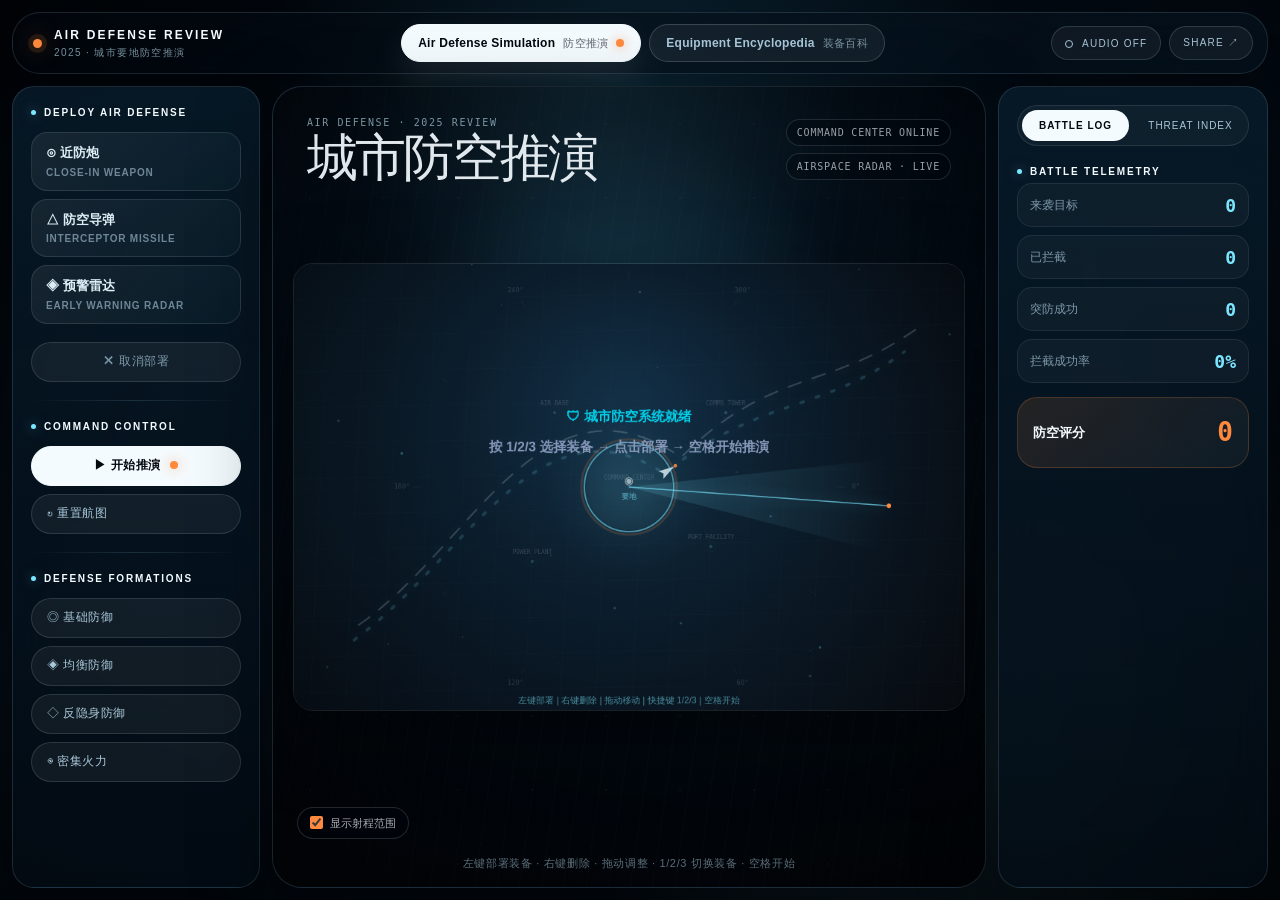
==== air-defense/index.html @ eff03df4 "Initial site upload" ====
﻿<!DOCTYPE html>
<html lang="zh-CN">
<head>
    <meta charset="UTF-8">
    <meta name="viewport" content="width=device-width, initial-scale=1.0">
    <title>城市要地防空推演 · Annual Defense Review</title>
    <link rel="stylesheet" href="css/style.css">
</head>
<body><div id="jsError" style="position:fixed;top:0;left:0;right:0;background:#ff0040;color:white;padding:8px;font-size:13px;z-index:99999;display:none;font-family:monospace;white-space:pre-wrap"></div>
<script>
window.addEventListener('error', function(e) {
    var el = document.getElementById('jsError');
    if (!el) return;
    el.style.display = 'block';
    el.textContent += '\n' + (e.message || e.error || 'Unknown error');
    e.preventDefault();
});
</script>
    <div class="app">
        <!-- 顶部导航栏 56px -->
        <div class="topbar">
            <div class="brand-mark">
                <span class="brand-dot"></span>
                <div>
                    <div class="brand-name">AIR DEFENSE REVIEW</div>
                    <div class="brand-kicker">2025 · 城市要地防空推演</div>
                </div>
            </div>
            <div class="tab-nav">
                <div class="tab-btn active" data-tab="combat"><span>Air Defense Simulation</span><em>防空推演</em></div>
                <div class="tab-btn" data-tab="science"><span>Equipment Encyclopedia</span><em>装备百科</em></div>
            </div>
            <div class="top-actions">
                <button type="button" class="top-action audio-toggle" aria-label="Audio off"><span></span> Audio off</button>
                <button type="button" class="top-action share-action" aria-label="Share">Share ↗</button>
            </div>
        </div>

        <!-- 主内容区 -->
        <div class="main-area">

            <!-- ====== 作战模拟 ====== -->
            <div class="tab-content active" id="combat">
                <div class="combat-layout">

                    <!-- 左侧面板 -->
                    <div class="side-panel left-panel">
                        <div class="panel-section equip-section">
                            <div class="section-title">Deploy Air Defense</div>
                            <div class="equip-list">
                                <div class="equip-item" data-type="gun">⊙ 近防炮 <span>Close-in weapon</span></div>
                                <div class="equip-item" data-type="missile">△ 防空导弹 <span>Interceptor missile</span></div>
                                <div class="equip-item" data-type="radar">◈ 预警雷达 <span>Early warning radar</span></div>
                            </div>
                            <div class="cancel-section">
                                <button id="btnSelectMode">✕ 取消部署</button>
                            </div>
                            <!-- 型号选择面板（内嵌） -->
                            <div class="model-panel" id="modelPanel">
                                <div class="model-header">
                                    <span class="model-title">选择装备型号</span>
                                    <span class="model-close" id="closeModelPanel">✕</span>
                                </div>
                                <div class="model-list" id="modelList"></div>
                            </div>
                        </div>

                        <div class="panel-divider"></div>

                       <div class="panel-section">
                           <div class="section-title">Command Control</div>
                            <button id="btnStart" class="btn-primary">▶ 开始推演</button>
                            <button id="btnReset">↻ 重置航图</button>
                        </div>

                        <div class="panel-divider"></div>

                        <div class="panel-section">
                            <div class="section-title">Defense Formations</div>
                            <button id="btnAuto1" class="btn-plan">◎ 基础防御</button>
                            <button id="btnAuto2" class="btn-plan">◈ 均衡防御</button>
                            <button id="btnAuto3" class="btn-plan">◇ 反隐身防御</button>
                            <button id="btnAuto4" class="btn-plan">◉ 密集火力</button>
                        </div>
                    </div>

                    <!-- 中央画布 -->
                    <div class="canvas-box">
                        <div class="surface-noise"></div>
                        <div class="ocean-hero-copy">
                            <span>AIR DEFENSE · 2025 REVIEW</span>
                            <strong>城市防空推演</strong>
                        </div>
                        <div class="voyage-meta">
                            <span>Command center online</span>
                            <span>Airspace radar · live</span>
                        </div>
                        <canvas id="gameCanvas" width="900" height="600"></canvas>
                        <div class="canvas-tools">
                            <label class="switch-item"><input type="checkbox" id="toggleRange" checked> 显示射程范围</label>
                        </div>
                        <div class="canvas-hint">
                            左键部署装备 · 右键删除 · 拖动调整 · 1/2/3 切换装备 · 空格开始
                        </div>
                    </div>

                    <!-- 右侧面板 -->
                    <div class="side-panel right-panel">
                        <div class="sub-tab-nav">
                            <div class="sub-tab-btn active" data-subtab="stats">Battle Log</div>
                            <div class="sub-tab-btn" data-subtab="enemy-info">Threat Index</div>
                        </div>

                        <div class="sub-tab-content active" id="subtab-stats">
                            <div class="section-title">Battle Telemetry</div>
                            <div class="data-list">
                                <div class="data-row"><span>来袭目标</span><span id="dataTotal">0</span></div>
                                <div class="data-row"><span>已拦截</span><span id="dataKill">0</span></div>
                                <div class="data-row"><span>突防成功</span><span id="dataBreak">0</span></div>
                               <div class="data-row"><span>拦截成功率</span><span id="dataRate">0%</span></div>
                           </div>
                            <div class="score-area">
                                <span>防空评分</span>
                                <span id="dataScore">0</span>
                            </div>
                        </div>

                        <div class="sub-tab-content" id="subtab-enemy-info">
                            <div class="section-title">Threat Intelligence</div>
                            <div class="enemy-info-list" id="enemyInfoList"></div>
                        </div>
                    </div>

                </div><!-- /.combat-layout -->
                <div class="equip-tooltip" id="equipTooltip"></div>
            </div><!-- /#combat -->

            <!-- ====== 国防科普 ====== -->
            <div class="tab-content" id="science">
                <div class="science-layout">
                    <div class="science-side">
                        <div class="section-title">装备章节</div>
                        <div class="science-nav-list" id="scienceNavList"></div>
                    </div>
                    <div class="science-main">
                        <div class="science-content" id="scienceContent"></div>
                    </div>
                </div>
            </div>

        </div><!-- /.main-area -->
    </div><!-- /.app -->

    <script src="js/scienceData.js"></script>
    <script src="js/utils.js"></script>
    <script src="js/data.js"></script>
    <script src="js/map.js"></script>
    <script src="js/equipment.js"></script>
    <script src="js/enemy.js"></script>
    <script src="js/combat.js"></script>
    <script src="js/effect.js"></script>
    <script src="js/ui.js"></script>
    <script src="js/main.js"></script>
</body>
</html>
---- air-defense/css/style.css ----
/* ==========================================
   城市要地防空推演 — OceanX inspired UI
   视觉：深蓝空域 / 白色胶囊 / 橙色信号点 / 雷达轨迹
   ========================================== */

:root {
    --abyss-950: #02070D;
    --abyss-900: #06111D;
    --abyss-850: #071725;
    --ocean-800: #0A2337;
    --ocean-650: #123A52;
    --ocean-500: #2B8FB8;
    --foam-100: #F4FBFF;
    --foam-200: #DDEDF5;
    --mist-300: #A8C7D8;
    --mist-500: #63869A;
    --signal-cyan: #7BE7FF;
    --signal-orange: #FF8A3D;
    --danger-coral: #FF5C5C;
    --success-sea: #79E6C5;
    --warning-gold: #FFD08A;
    --glass: rgba(4, 16, 27, 0.64);
    --glass-strong: rgba(6, 22, 35, 0.82);
    --line: rgba(173, 226, 255, 0.14);
    --line-strong: rgba(123, 231, 255, 0.30);
    --shadow-deep: 0 28px 80px rgba(0, 0, 0, 0.38);
    --radius-panel: 22px;
    --radius-pill: 999px;
    --font-ui: "Inter", "Segoe UI", "PingFang SC", "Microsoft YaHei", sans-serif;
    --font-display: Georgia, "Times New Roman", "Songti SC", serif;
    --font-mono: Consolas, "SFMono-Regular", monospace;
}

/* ----- Reset & Base ----- */
*, *::before, *::after { margin: 0; padding: 0; box-sizing: border-box; }
html, body { height: 100%; overflow: hidden; }
body {
    background:
        radial-gradient(circle at 50% 10%, rgba(43, 143, 184, 0.20), transparent 36%),
        radial-gradient(circle at 78% 85%, rgba(123, 231, 255, 0.10), transparent 34%),
        linear-gradient(160deg, var(--abyss-950) 0%, var(--abyss-900) 48%, #010409 100%);
    color: var(--foam-100);
    font-family: var(--font-ui);
    font-size: 13px;
    line-height: 1.5;
    user-select: none;
}
body::before {
    content: '';
    position: fixed;
    inset: 0;
    pointer-events: none;
    background:
        linear-gradient(rgba(255,255,255,0.025) 1px, transparent 1px),
        linear-gradient(90deg, rgba(255,255,255,0.018) 1px, transparent 1px);
    background-size: 96px 96px, 96px 96px;
    mask-image: radial-gradient(circle at center, rgba(0,0,0,0.75), transparent 76%);
    opacity: 0.55;
}
body::after {
    content: '';
    position: fixed;
    inset: 0;
    pointer-events: none;
    background: radial-gradient(circle at center, transparent 44%, rgba(0,0,0,0.46) 100%);
}
.app {
    position: relative;
    z-index: 1;
    display: flex;
    flex-direction: column;
    height: 100vh;
    padding: 12px;
    gap: 12px;
}

/* ----- 顶部导航栏 ----- */
.topbar {
    flex-shrink: 0;
    min-height: 62px;
    border: 1px solid var(--line);
    border-radius: 28px;
    background: linear-gradient(135deg, rgba(2, 7, 13, 0.70), rgba(7, 23, 37, 0.52));
    backdrop-filter: blur(18px);
    box-shadow: 0 16px 46px rgba(0,0,0,0.20);
    display: grid;
    grid-template-columns: minmax(220px, 1fr) auto minmax(220px, 1fr);
    align-items: center;
    gap: 18px;
    padding: 10px 14px 10px 20px;
}
.brand-mark {
    display: flex;
    align-items: center;
    gap: 12px;
    min-width: 0;
}
.brand-dot {
    width: 9px;
    height: 9px;
    border-radius: 50%;
    background: var(--signal-orange);
    box-shadow: 0 0 0 5px rgba(255,138,61,0.12), 0 0 22px rgba(255,138,61,0.55);
    flex-shrink: 0;
}
.brand-name {
    color: var(--foam-100);
    font-size: 12px;
    font-weight: 700;
    letter-spacing: 0.18em;
    white-space: nowrap;
}
.brand-kicker {
    color: rgba(168,199,216,0.72);
    font-size: 10px;
    letter-spacing: 0.14em;
    margin-top: 1px;
    text-transform: uppercase;
}
.tab-nav {
    display: flex;
    align-items: center;
    justify-content: center;
    gap: 8px;
}
.tab-btn {
    display: inline-flex;
    align-items: center;
    gap: 8px;
    min-height: 38px;
    padding: 0 16px;
    border: 1px solid rgba(244, 251, 255, 0.16);
    border-radius: var(--radius-pill);
    background: rgba(244, 251, 255, 0.06);
    color: var(--mist-300);
    cursor: pointer;
    position: relative;
    transition: transform 0.18s ease, background 0.18s ease, color 0.18s ease, border-color 0.18s ease;
    letter-spacing: 0.02em;
}
.tab-btn span { font-size: 12px; font-weight: 700; }
.tab-btn em { font-size: 11px; font-style: normal; color: rgba(168,199,216,0.70); }
.tab-btn:hover {
    transform: translateY(-1px);
    background: rgba(244, 251, 255, 0.10);
    color: var(--foam-100);
    border-color: rgba(244, 251, 255, 0.28);
}
.tab-btn.active {
    background: var(--foam-100);
    color: var(--abyss-950);
    border-color: var(--foam-100);
    box-shadow: 0 14px 34px rgba(244, 251, 255, 0.10);
}
.tab-btn.active em { color: rgba(2,7,13,0.62); }
.tab-btn.active::after {
    content: '';
    width: 8px;
    height: 8px;
    border-radius: 50%;
    background: var(--signal-orange);
    box-shadow: 0 0 12px rgba(255,138,61,0.70);
}
.top-actions {
    display: flex;
    justify-content: flex-end;
    align-items: center;
    gap: 8px;
}
.top-action {
    width: auto;
    height: 34px;
    padding: 0 13px;
    border-radius: var(--radius-pill);
    border-color: rgba(244,251,255,0.14);
    background: rgba(244,251,255,0.05);
    color: var(--mist-300);
    text-transform: uppercase;
    font-size: 10px;
    letter-spacing: 0.12em;
    text-align: center;
}
.top-action span {
    display: inline-block;
    width: 8px;
    height: 8px;
    margin-right: 6px;
    border-radius: 50%;
    border: 1px solid currentColor;
    vertical-align: -1px;
}

/* ----- 主内容区 ----- */
.main-area {
    flex: 1;
    min-height: 0;
    position: relative;
}
.tab-content { display: none; width: 100%; height: 100%; }
.tab-content.active { display: block; }

/* ========================================
   作战模拟布局
   ======================================== */
.combat-layout {
    display: grid;
    grid-template-columns: 248px minmax(0, 1fr) 270px;
    height: 100%;
    gap: 12px;
}

/* ----- 侧边面板 (通用) ----- */
.side-panel,
.science-side,
.battle-report,
.model-panel,
.equip-tooltip {
    backdrop-filter: blur(20px);
}
.side-panel {
    min-width: 0;
    background: linear-gradient(180deg, rgba(8, 29, 45, 0.78), rgba(3, 12, 21, 0.70));
    border: 1px solid var(--line);
    border-radius: var(--radius-panel);
    box-shadow: var(--shadow-deep);
    display: flex;
    flex-direction: column;
    padding: 18px;
    overflow-y: auto;
}
.left-panel,
.right-panel { border-color: var(--line); }
.panel-section {
    display: flex;
    flex-direction: column;
    gap: 8px;
    margin-bottom: 0;
}
.panel-divider {
    height: 1px;
    background: linear-gradient(90deg, transparent, var(--line), transparent);
    margin: 18px 0;
}
.section-title {
    font-size: 10px;
    font-weight: 800;
    color: var(--foam-100);
    margin-bottom: 4px;
    letter-spacing: 0.18em;
    text-transform: uppercase;
}
.section-title::before {
    content: '';
    display: inline-block;
    width: 5px;
    height: 5px;
    margin-right: 8px;
    border-radius: 50%;
    background: var(--signal-cyan);
    box-shadow: 0 0 12px rgba(123,231,255,0.52);
    vertical-align: 1px;
}

/* ----- 装备按钮 ----- */
.equip-list { display: flex; flex-direction: column; gap: 8px; }
.equip-item {
    min-height: 48px;
    padding: 10px 14px;
    border: 1px solid rgba(244, 251, 255, 0.11);
    border-radius: 16px;
    background: linear-gradient(135deg, rgba(244, 251, 255, 0.070), rgba(123, 231, 255, 0.030));
    cursor: pointer;
    font-size: 13px;
    font-weight: 700;
    color: var(--foam-200);
    transition: transform 0.16s ease, background 0.16s ease, border-color 0.16s ease, color 0.16s ease;
}
.equip-item span {
    display: block;
    margin-top: 2px;
    color: rgba(168,199,216,0.62);
    font-size: 10px;
    font-weight: 600;
    letter-spacing: 0.08em;
    text-transform: uppercase;
}
.equip-item:hover {
    transform: translateY(-1px);
    background: rgba(123, 231, 255, 0.09);
    border-color: var(--line-strong);
    color: var(--foam-100);
}
.equip-item.selected {
    background: rgba(255, 138, 61, 0.12);
    border-color: rgba(255, 138, 61, 0.62);
    color: var(--signal-orange);
    box-shadow: inset 0 0 0 1px rgba(255,138,61,0.08), 0 0 24px rgba(255,138,61,0.08);
}

/* ----- 通用按钮 ----- */
button {
    height: 40px;
    padding: 0 15px;
    border: 1px solid rgba(244, 251, 255, 0.12);
    border-radius: var(--radius-pill);
    background: rgba(244, 251, 255, 0.055);
    color: var(--mist-300);
    font-size: 12px;
    font-family: inherit;
    cursor: pointer;
    transition: transform 0.16s ease, background 0.16s ease, border-color 0.16s ease, color 0.16s ease;
    width: 100%;
    text-align: left;
    letter-spacing: 0.04em;
}
button:hover {
    transform: translateY(-1px);
    background: rgba(244, 251, 255, 0.10);
    border-color: rgba(244, 251, 255, 0.28);
    color: var(--foam-100);
}
button:active { transform: translateY(0); }
button:focus-visible,
.tab-btn:focus-visible,
.equip-item:focus-visible,
.sub-tab-btn:focus-visible,
.science-nav-item:focus-visible {
    outline: 2px solid var(--signal-orange);
    outline-offset: 3px;
}
.btn-primary {
    position: relative;
    background: var(--foam-100);
    border-color: var(--foam-100);
    color: var(--abyss-950);
    font-weight: 800;
    text-align: center;
}
.btn-primary::after {
    content: '';
    display: inline-block;
    width: 8px;
    height: 8px;
    margin-left: 9px;
    border-radius: 50%;
    background: var(--signal-orange);
    box-shadow: 0 0 14px rgba(255,138,61,0.70);
}
.btn-primary:hover {
    background: #fff;
    border-color: #fff;
    color: var(--abyss-950);
}
.btn-plan { font-size: 12px; }

/* 按钮震动（JS 交互） */
.btn-shake {
    animation: shake 0.4s ease-in-out;
    border-color: var(--danger-coral) !important;
    color: var(--danger-coral) !important;
}
@keyframes shake {
    0%, 100% { transform: translateX(0); }
    20% { transform: translateX(-4px); }
    40% { transform: translateX(4px); }
    60% { transform: translateX(-2px); }
    80% { transform: translateX(2px); }
}

/* ----- 型号选择面板（内嵌式） ----- */
.model-panel {
    margin-top: 10px;
    border: 1px solid var(--line);
    border-radius: 18px;
    background: rgba(3, 13, 22, 0.68);
    display: none;
    overflow: hidden;
}
.model-panel.active { display: block; }
.model-header {
    display: flex;
    justify-content: space-between;
    align-items: center;
    padding: 12px 14px 8px;
    border-bottom: 1px solid rgba(244, 251, 255, 0.08);
}
.model-title { font-size: 11px; color: var(--mist-300); letter-spacing: 0.10em; text-transform: uppercase; }
.model-close {
    color: var(--mist-500);
    cursor: pointer;
    font-size: 14px;
    line-height: 1;
    padding: 2px 6px;
    border-radius: 8px;
    transition: color 0.15s, background 0.15s;
}
.model-close:hover { color: var(--danger-coral); background: rgba(255,92,92,0.10); }
.model-list { padding: 8px; display: flex; flex-direction: column; gap: 5px; }
.model-item {
    padding: 9px 10px;
    border: 1px solid transparent;
    border-radius: 13px;
    cursor: pointer;
    font-size: 12px;
    color: var(--mist-300);
    transition: all 0.12s;
}
.model-item:hover {
    background: rgba(123, 231, 255, 0.08);
    border-color: rgba(123, 231, 255, 0.18);
    color: var(--foam-100);
}
.model-item.selected {
    background: rgba(255, 138, 61, 0.12);
    border-color: var(--signal-orange);
    color: var(--signal-orange);
}

/* ========================================
   中央画布区
   ======================================== */
.canvas-box {
    min-width: 0;
    display: flex;
    align-items: center;
    justify-content: center;
    background:
        radial-gradient(circle at 50% 32%, rgba(43, 143, 184, 0.20), transparent 34%),
        linear-gradient(180deg, rgba(5,16,28,0.75), rgba(1,5,10,0.92));
    border: 1px solid var(--line);
    border-radius: 30px;
    position: relative;
    overflow: hidden;
    box-shadow: var(--shadow-deep);
}
.canvas-box::before {
    content: '';
    position: absolute;
    inset: -20%;
    pointer-events: none;
    background:
        repeating-linear-gradient(102deg, rgba(244,251,255,0.025) 0 1px, transparent 1px 22px),
        radial-gradient(ellipse at 50% 10%, rgba(123,231,255,0.16), transparent 38%);
    transform: rotate(-4deg);
    opacity: 0.70;
    animation: surfaceDrift 16s linear infinite;
}
.canvas-box::after {
    content: '';
    position: absolute;
    inset: 0;
    pointer-events: none;
    background: radial-gradient(circle at center, transparent 48%, rgba(0,0,0,0.52) 100%);
}
.surface-noise {
    position: absolute;
    inset: 0;
    pointer-events: none;
    background-image:
        radial-gradient(circle, rgba(244,251,255,0.18) 1px, transparent 1px),
        radial-gradient(circle, rgba(123,231,255,0.12) 1px, transparent 1px);
    background-size: 74px 74px, 113px 113px;
    background-position: 0 0, 38px 22px;
    opacity: 0.22;
    animation: surfaceDrift 22s linear infinite reverse;
}
@keyframes surfaceDrift {
    from { transform: translate3d(0,0,0) rotate(-4deg); }
    to { transform: translate3d(-80px, 34px,0) rotate(-4deg); }
}
#gameCanvas {
    position: relative;
    z-index: 2;
    display: block;
    border: 1px solid rgba(244, 251, 255, 0.10);
    border-radius: 20px;
    max-width: calc(100% - 40px);
    max-height: calc(100% - 40px);
    box-shadow: 0 24px 80px rgba(0,0,0,0.36), inset 0 0 32px rgba(123,231,255,0.04);
}
.ocean-hero-copy,
.voyage-meta {
    position: absolute;
    z-index: 4;
    pointer-events: none;
}
.ocean-hero-copy {
    left: 34px;
    top: 28px;
    max-width: 320px;
    color: var(--foam-100);
}
.ocean-hero-copy span {
    display: block;
    margin-bottom: 4px;
    color: rgba(168,199,216,0.72);
    font-size: 10px;
    font-family: var(--font-mono);
    letter-spacing: 0.16em;
}
.ocean-hero-copy strong {
    display: block;
    font-family: var(--font-display);
    font-weight: 400;
    font-size: clamp(30px, 4vw, 62px);
    line-height: 0.92;
    letter-spacing: -0.055em;
    opacity: 0.92;
}
.voyage-meta {
    right: 34px;
    top: 32px;
    display: flex;
    flex-direction: column;
    align-items: flex-end;
    gap: 7px;
}
.voyage-meta span {
    padding: 5px 10px;
    border: 1px solid rgba(244,251,255,0.12);
    border-radius: var(--radius-pill);
    background: rgba(2,7,13,0.28);
    color: rgba(244,251,255,0.62);
    font-size: 10px;
    font-family: var(--font-mono);
    letter-spacing: 0.08em;
    text-transform: uppercase;
}
.canvas-tools {
    position: absolute;
    left: 24px; bottom: 48px;
    z-index: 5;
}
.switch-item {
    display: inline-flex;
    align-items: center;
    gap: 7px;
    font-size: 11px;
    color: rgba(244,251,255,0.68);
    cursor: pointer;
    padding: 7px 12px;
    border: 1px solid rgba(244,251,255,0.14);
    border-radius: var(--radius-pill);
    background: rgba(2,7,13,0.42);
    backdrop-filter: blur(12px);
    transition: border-color 0.15s, background 0.15s;
}
.switch-item:hover { border-color: rgba(244,251,255,0.30); background: rgba(2,7,13,0.58); }
.switch-item input { accent-color: var(--signal-orange); }
.canvas-hint {
    position: absolute;
    z-index: 5;
    bottom: 16px;
    left: 50%;
    transform: translateX(-50%);
    font-size: 11px;
    color: rgba(168, 199, 216, 0.54);
    white-space: nowrap;
    pointer-events: none;
    letter-spacing: 0.06em;
}

/* ========================================
   右侧数据面板
   ======================================== */
.sub-tab-nav {
    display: flex;
    gap: 8px;
    margin-bottom: 18px;
    padding: 4px;
    border: 1px solid rgba(244,251,255,0.10);
    border-radius: var(--radius-pill);
    background: rgba(244,251,255,0.035);
}
.sub-tab-btn {
    flex: 1;
    font-size: 10px;
    color: var(--mist-300);
    cursor: pointer;
    transition: all 0.15s;
    padding: 8px 10px;
    border-radius: var(--radius-pill);
    text-align: center;
    text-transform: uppercase;
    letter-spacing: 0.10em;
    position: relative;
}
.sub-tab-btn:hover { color: var(--foam-100); background: rgba(244,251,255,0.06); }
.sub-tab-btn.active {
    color: var(--abyss-950);
    background: var(--foam-100);
    font-weight: 800;
}
.sub-tab-content { display: none; }
.sub-tab-content.active { display: block; }

/* 数据行 */
.data-list { display: flex; flex-direction: column; gap: 8px; }
.data-row {
    display: flex;
    justify-content: space-between;
    align-items: center;
    min-height: 44px;
    padding: 0 12px;
    border: 1px solid rgba(244,251,255,0.08);
    border-radius: 15px;
    background: rgba(244,251,255,0.035);
    font-size: 12px;
}
.data-row span:first-child { color: rgba(168,199,216,0.72); }
.data-row span:last-child {
    color: var(--signal-cyan);
    font-size: 18px;
    font-weight: 700;
    font-family: var(--font-mono);
}

/* 分数模块 */
.score-area {
    margin-top: 14px;
    padding: 15px;
    border: 1px solid rgba(255,138,61,0.20);
    border-radius: 20px;
    background: linear-gradient(135deg, rgba(255,138,61,0.12), rgba(244,251,255,0.045));
    display: flex;
    justify-content: space-between;
    align-items: center;
    font-size: 13px;
}
.score-area span:first-child { color: var(--foam-100); font-weight: 700; }
.score-area span:last-child {
    color: var(--signal-orange);
    font-size: 26px;
    font-weight: 800;
    font-family: var(--font-mono);
}
.data-divider {
    height: 1px;
    background: rgba(244,251,255,0.10);
    margin: 12px 0;
}

/* ========================================
   敌方情报面板
   ======================================== */
.enemy-info-list {
    display: flex;
    flex-direction: column;
    gap: 8px;
    max-height: 430px;
    overflow-y: auto;
}
.enemy-info-card {
    border: 1px solid rgba(244, 251, 255, 0.10);
    border-radius: 17px;
    padding: 10px 12px;
    background: rgba(244,251,255,0.035);
    cursor: pointer;
    transition: background 0.12s, border-color 0.12s, transform 0.12s;
}
.enemy-info-card:hover {
    transform: translateY(-1px);
    background: rgba(123, 231, 255, 0.065);
    border-color: rgba(123, 231, 255, 0.22);
}
.enemy-info-card.expanded {
    background: rgba(123, 231, 255, 0.08);
    border-color: rgba(123, 231, 255, 0.30);
}
.enemy-info-header {
    display: flex;
    align-items: center;
    gap: 7px;
}
.enemy-info-icon { font-size: 15px; }
.enemy-info-name { font-size: 13px; color: var(--foam-100); flex: 1; }
.enemy-info-category {
    font-size: 9px;
    color: var(--mist-300);
    background: rgba(244, 251, 255, 0.07);
    padding: 2px 7px;
    border-radius: var(--radius-pill);
    text-transform: uppercase;
    letter-spacing: 0.06em;
}
.enemy-tag,
.stealth-tag,
.swarm-tag {
    display: inline-flex;
    margin-left: 4px;
    padding: 1px 6px;
    border-radius: var(--radius-pill);
    font-size: 9px;
    letter-spacing: 0.06em;
    vertical-align: 1px;
}
.stealth-tag { color: #C7B8FF; background: rgba(137, 102, 255, 0.14); }
.swarm-tag { color: #FFB6C9; background: rgba(255, 102, 153, 0.14); }
.enemy-info-detail { display: none; margin-top: 9px; padding-top: 9px; border-top: 1px solid rgba(244,251,255,0.08); }
.enemy-info-card.expanded .enemy-info-detail { display: block; }
.enemy-info-row {
    display: flex;
    justify-content: space-between;
    font-size: 11px;
    margin-bottom: 4px;
}
.enemy-info-row span:first-child { color: rgba(168,199,216,0.52); }
.enemy-info-row span:last-child { color: var(--mist-300); font-family: var(--font-mono); }
.enemy-info-desc {
    font-size: 11px;
    color: rgba(168,199,216,0.68);
    line-height: 1.6;
    margin-top: 6px;
}

/* ========================================
   装备工具提示
   ======================================== */
.equip-tooltip {
    position: fixed;
    z-index: 999;
    width: 228px;
    padding: 12px 14px;
    background: rgba(3, 13, 22, 0.90);
    border: 1px solid rgba(244, 251, 255, 0.18);
    border-radius: 16px;
    font-size: 12px;
    color: var(--mist-300);
    line-height: 1.5;
    pointer-events: none;
    opacity: 0;
    transition: opacity 0.12s;
    box-shadow: 0 18px 50px rgba(0,0,0,0.35);
}
.equip-tooltip.show { opacity: 1; }
.equip-tooltip .tip-title { color: var(--foam-100); font-size: 13px; font-weight: 800; margin-bottom: 7px; }
.equip-tooltip .tip-row { display: flex; justify-content: space-between; margin-bottom: 3px; }
.equip-tooltip .tip-row span:last-child { color: var(--signal-cyan); font-family: var(--font-mono); }
.equip-tooltip .tip-desc { margin-top: 7px; padding-top: 7px; border-top: 1px solid rgba(244,251,255,0.08); color: rgba(168,199,216,0.66); font-size: 11px; }

/* ========================================
   装备百科页面
   ======================================== */
.science-layout {
    display: grid;
    grid-template-columns: 260px minmax(0, 1fr);
    height: 100%;
    gap: 12px;
}
.science-side {
    min-width: 0;
    background: linear-gradient(180deg, rgba(8, 29, 45, 0.78), rgba(3, 12, 21, 0.70));
    border: 1px solid var(--line);
    border-radius: var(--radius-panel);
    padding: 18px;
    overflow-y: auto;
    box-shadow: var(--shadow-deep);
}
.science-main {
    min-width: 0;
    padding: 26px;
    overflow-y: auto;
    background: linear-gradient(135deg, rgba(8, 29, 45, 0.56), rgba(3, 12, 21, 0.64));
    border: 1px solid var(--line);
    border-radius: 30px;
    box-shadow: var(--shadow-deep);
}
.science-nav-list { display: flex; flex-direction: column; gap: 7px; }
.science-nav-item {
    padding: 11px 12px;
    border: 1px solid rgba(244,251,255,0.08);
    border-radius: 16px;
    cursor: pointer;
    font-size: 12px;
    color: var(--mist-300);
    background: rgba(244,251,255,0.035);
    transition: all 0.12s;
}
.science-nav-item::before {
    content: '•';
    color: var(--signal-cyan);
    margin-right: 8px;
}
.science-nav-item:hover {
    background: rgba(123,231,255,0.075);
    border-color: rgba(123,231,255,0.20);
    color: var(--foam-100);
}
.science-nav-item.active {
    background: rgba(255, 138, 61, 0.12);
    border-color: rgba(255, 138, 61, 0.52);
    color: var(--signal-orange);
}
.science-nav-item.active::before { color: var(--signal-orange); }
.science-content { max-width: 1040px; margin: 0 auto; }
.science-content .archive-eyebrow {
    color: var(--signal-cyan);
    font-size: 11px;
    font-family: var(--font-mono);
    letter-spacing: 0.16em;
    text-transform: uppercase;
    margin-bottom: 8px;
}
.science-content .science-title {
    font-family: var(--font-display);
    font-size: clamp(34px, 6vw, 74px);
    color: var(--foam-100);
    line-height: 0.98;
    letter-spacing: -0.06em;
    margin-bottom: 14px;
}
.science-content .science-summary {
    color: rgba(244,251,255,0.74);
    margin-bottom: 20px;
    padding: 18px 20px;
    border: 1px solid rgba(244,251,255,0.10);
    border-radius: 22px;
    background: rgba(244,251,255,0.045);
    line-height: 1.8;
    font-size: 14px;
}
.science-content .science-section { margin-bottom: 18px; }
.science-content .science-section h4 {
    color: var(--foam-100);
    margin-bottom: 8px;
    font-size: 12px;
    letter-spacing: 0.14em;
    text-transform: uppercase;
}
.science-content .science-section h4::before {
    content: '';
    display: inline-block;
    width: 7px;
    height: 7px;
    margin-right: 8px;
    border-radius: 50%;
    background: var(--signal-orange);
}
.science-content .science-section p { color: var(--mist-300); line-height: 1.8; font-size: 13px; }
.science-content .science-image-box {
    aspect-ratio: 16 / 9;
    background:
        radial-gradient(circle at 50% 30%, rgba(123,231,255,0.16), transparent 38%),
        rgba(0,0,0,0.26);
    border: 1px solid rgba(244,251,255,0.10);
    border-radius: 26px;
    overflow: hidden;
    margin: 14px 0 22px;
    display: flex;
    align-items: center;
    justify-content: center;
}
.science-content .science-image-box img { width: 100%; height: 100%; object-fit: cover; object-position: center; filter: saturate(0.85) contrast(1.08) brightness(0.80); }
.science-content .image-placeholder { width: 100%; height: 100%; display: none; align-items: center; justify-content: center; color: var(--mist-500); font-size: 13px; text-align: center; }
.science-content .model-card {
    border: 1px solid rgba(244,251,255,0.10);
    background: rgba(244,251,255,0.045);
    padding: 13px 15px;
    border-radius: 18px;
    margin-bottom: 9px;
}
.science-content .model-card .model-name { color: var(--foam-100); font-size: 13px; margin-bottom: 4px; font-weight: 800; }
.science-content .model-card .model-desc { color: var(--mist-300); font-size: 12px; line-height: 1.7; }
.science-params { display: grid; grid-template-columns: repeat(2, minmax(0, 1fr)); gap: 10px; margin-top: 9px; }
.science-params .param-card {
    border: 1px solid rgba(244,251,255,0.10);
    background: rgba(244,251,255,0.045);
    padding: 11px 12px;
    border-radius: 17px;
}
.science-params .param-card .label { color: rgba(168,199,216,0.58); font-size: 11px; margin-bottom: 2px; }
.science-params .param-card .value { color: var(--signal-cyan); font-size: 15px; font-weight: 800; font-family: var(--font-mono); }

/* ========================================
   战后总结报告
   ======================================== */
.battle-report-overlay {
    position: fixed; top: 0; left: 0; width: 100%; height: 100%;
    background: rgba(1, 5, 10, 0.72); z-index: 1000;
    display: flex; align-items: center; justify-content: center;
    padding: 20px;
}
.battle-report {
    background:
        radial-gradient(circle at 50% 0%, rgba(123,231,255,0.12), transparent 38%),
        rgba(5, 17, 29, 0.92);
    border: 1px solid rgba(244,251,255,0.16);
    border-radius: 30px;
    padding: 28px;
    width: min(560px, 100%);
    max-height: 88vh;
    overflow-y: auto;
    position: relative;
    box-shadow: 0 30px 100px rgba(0,0,0,0.55);
}
.report-close {
    position: absolute; top: 16px; right: 18px;
    color: var(--mist-500); font-size: 22px; cursor: pointer;
    transition: color 0.15s;
}
.report-close:hover { color: var(--danger-coral); }
.report-title {
    font-family: var(--font-display);
    font-size: 31px;
    color: var(--foam-100);
    text-align: center;
    margin-bottom: 12px;
    letter-spacing: -0.05em;
}
.report-title::before {
    content: 'MISSION DEBRIEF';
    display: block;
    margin-bottom: 5px;
    font-family: var(--font-mono);
    font-size: 10px;
    letter-spacing: 0.18em;
    color: var(--signal-cyan);
}
.report-rank { text-align: center; font-size: 22px; margin: 8px 0; letter-spacing: 2px; }
.report-rank-title { text-align: center; font-size: 18px; font-weight: 800; color: var(--signal-orange); margin-bottom: 4px; }
.report-rank-desc { text-align: center; font-size: 12px; color: var(--mist-300); line-height: 1.6; margin-bottom: 10px; }
.report-divider { border-top: 1px solid rgba(244,251,255,0.09); margin: 13px 0; }
.report-stats, .report-detail { display: flex; flex-direction: column; gap: 6px; }
.stat-row {
    display: flex;
    justify-content: space-between;
    gap: 12px;
    font-size: 12px;
    padding: 7px 10px;
    border-radius: 13px;
    background: rgba(244,251,255,0.035);
}
.stat-row span:first-child { color: rgba(168,199,216,0.64); }
.stat-row span:last-child { color: var(--foam-100); font-family: var(--font-mono); font-weight: 800; }
.stat-val.gold { color: var(--signal-orange) !important; }
.stat-val.red { color: var(--danger-coral) !important; }
.detail-title { font-size: 11px; color: var(--signal-cyan); margin-bottom: 6px; letter-spacing: 0.16em; text-transform: uppercase; }
.analysis-bar-wrap { margin: 6px 0; }
.analysis-bar-label { display: flex; justify-content: space-between; font-size: 11px; color: rgba(168,199,216,0.64); margin-bottom: 4px; }
.analysis-bar-track { height: 7px; background: rgba(244,251,255,0.07); border-radius: var(--radius-pill); overflow: hidden; }
.analysis-bar-fill { height: 100%; border-radius: var(--radius-pill); }
.analysis-summary {
    background: rgba(244,251,255,0.045);
    border: 1px solid rgba(244,251,255,0.10);
    border-radius: 20px;
    padding: 13px 14px;
    margin-top: 8px;
}
.analysis-summary p { font-size: 12px; color: var(--mist-300); line-height: 1.8; }
.action-tip { color: var(--foam-200) !important; }
.unlock-map-wrap { text-align: center; margin-top: 12px; }
.unlock-map-note { font-size: 11px; color: rgba(168,199,216,0.62); margin-top: 7px; }

/* 地图解锁按钮 */
#btnUnlockMap {
    width: auto;
    padding: 0 22px;
    display: inline-block;
    font-size: 12px;
    background: var(--foam-100);
    border-color: var(--foam-100);
    color: var(--abyss-950);
    text-align: center;
    cursor: pointer;
    border-radius: var(--radius-pill);
    transition: transform 0.15s, background 0.15s;
}
#btnUnlockMap:hover { transform: translateY(-1px); background: #fff !important; }

/* ========================================
   滚动条 / 杂项
   ======================================== */
::-webkit-scrollbar { width: 5px; height: 5px; }
::-webkit-scrollbar-track { background: transparent; }
::-webkit-scrollbar-thumb { background: rgba(244,251,255,0.16); border-radius: var(--radius-pill); }
::-webkit-scrollbar-thumb:hover { background: rgba(244,251,255,0.28); }
.cancel-section { margin-top: 10px; }
.cancel-section button { font-size: 12px; color: rgba(168,199,216,0.72); text-align: center; }
.cancel-section button:hover { color: var(--foam-100); border-color: rgba(244,251,255,0.28); }

@media (max-width: 1100px) {
    .topbar { grid-template-columns: 1fr; justify-items: center; gap: 10px; padding: 12px; }
    .brand-mark, .top-actions { justify-content: center; }
    .combat-layout { grid-template-columns: 210px minmax(0, 1fr) 230px; }
    .side-panel { padding: 14px; }
    .ocean-hero-copy strong { font-size: 36px; }
}

@media (max-width: 860px) {
    html, body { overflow: auto; }
    .app { min-height: 100vh; height: auto; }
    .combat-layout,
    .science-layout { grid-template-columns: 1fr; height: auto; }
    .tab-content.active { min-height: auto; }
    .side-panel,
    .science-side,
    .science-main,
    .canvas-box { min-height: auto; }
    .canvas-box { min-height: 520px; }
    #gameCanvas { max-width: calc(100% - 20px); }
    .canvas-hint { white-space: normal; width: calc(100% - 40px); text-align: center; }
    .ocean-hero-copy { left: 20px; top: 18px; }
    .voyage-meta { display: none; }
    .science-params { grid-template-columns: 1fr; }
}

@media (prefers-reduced-motion: reduce) {
    *, *::before, *::after { animation-duration: 0.001ms !important; animation-iteration-count: 1 !important; scroll-behavior: auto !important; transition-duration: 0.001ms !important; }
}
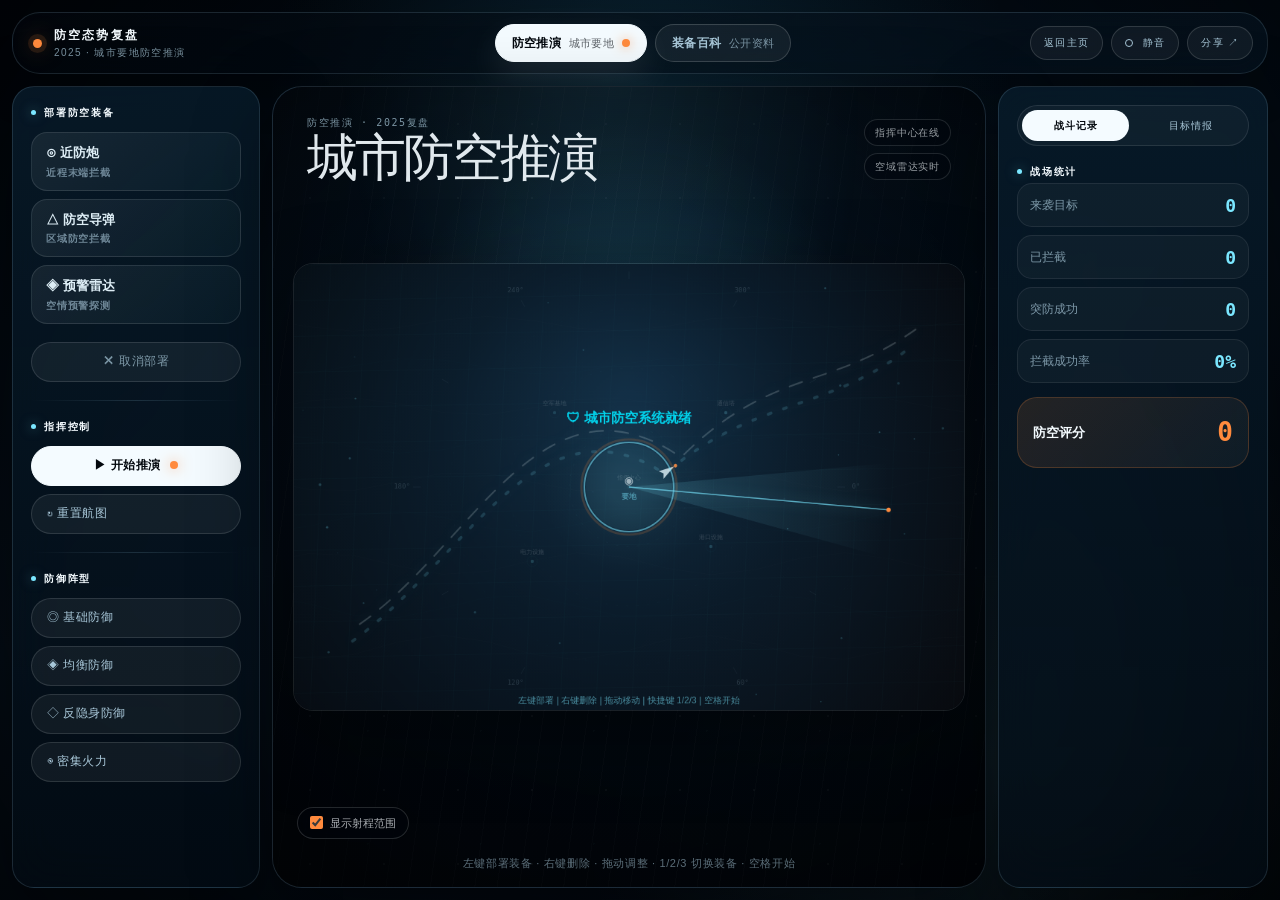
==== commit 89110ec5: "Update website project" ====
--- a/air-defense/index.html
+++ b/air-defense/index.html
@@ -3,7 +3,7 @@
 <head>
     <meta charset="UTF-8">
     <meta name="viewport" content="width=device-width, initial-scale=1.0">
-    <title>城市要地防空推演 · Annual Defense Review</title>
+    <title>城市要地防空推演 · 公开防务复盘</title>
     <link rel="stylesheet" href="css/style.css">
 </head>
 <body><div id="jsError" style="position:fixed;top:0;left:0;right:0;background:#ff0040;color:white;padding:8px;font-size:13px;z-index:99999;display:none;font-family:monospace;white-space:pre-wrap"></div>
@@ -12,7 +12,7 @@
     var el = document.getElementById('jsError');
     if (!el) return;
     el.style.display = 'block';
-    el.textContent += '\n' + (e.message || e.error || 'Unknown error');
+    el.textContent += '\n' + (e.message || e.error || '未知错误');
     e.preventDefault();
 });
 </script>
@@ -22,17 +22,18 @@
             <div class="brand-mark">
                 <span class="brand-dot"></span>
                 <div>
-                    <div class="brand-name">AIR DEFENSE REVIEW</div>
+                    <div class="brand-name">防空态势复盘</div>
                     <div class="brand-kicker">2025 · 城市要地防空推演</div>
                 </div>
             </div>
             <div class="tab-nav">
-                <div class="tab-btn active" data-tab="combat"><span>Air Defense Simulation</span><em>防空推演</em></div>
-                <div class="tab-btn" data-tab="science"><span>Equipment Encyclopedia</span><em>装备百科</em></div>
+                <div class="tab-btn active" data-tab="combat"><span>防空推演</span><em>城市要地</em></div>
+                <div class="tab-btn" data-tab="science"><span>装备百科</span><em>公开资料</em></div>
             </div>
             <div class="top-actions">
-                <button type="button" class="top-action audio-toggle" aria-label="Audio off"><span></span> Audio off</button>
-                <button type="button" class="top-action share-action" aria-label="Share">Share ↗</button>
+                <button type="button" class="top-action home-action" id="btnBackHome" aria-label="返回主界面">返回主页</button>
+                <button type="button" class="top-action audio-toggle" aria-label="静音"><span></span> 静音</button>
+                <button type="button" class="top-action share-action" aria-label="分享">分享 ↗</button>
             </div>
         </div>
 
@@ -46,11 +47,11 @@
                     <!-- 左侧面板 -->
                     <div class="side-panel left-panel">
                         <div class="panel-section equip-section">
-                            <div class="section-title">Deploy Air Defense</div>
+                            <div class="section-title">部署防空装备</div>
                             <div class="equip-list">
-                                <div class="equip-item" data-type="gun">⊙ 近防炮 <span>Close-in weapon</span></div>
-                                <div class="equip-item" data-type="missile">△ 防空导弹 <span>Interceptor missile</span></div>
-                                <div class="equip-item" data-type="radar">◈ 预警雷达 <span>Early warning radar</span></div>
+                                <div class="equip-item" data-type="gun">⊙ 近防炮 <span>近程末端拦截</span></div>
+                                <div class="equip-item" data-type="missile">△ 防空导弹 <span>区域防空拦截</span></div>
+                                <div class="equip-item" data-type="radar">◈ 预警雷达 <span>空情预警探测</span></div>
                             </div>
                             <div class="cancel-section">
                                 <button id="btnSelectMode">✕ 取消部署</button>
@@ -68,7 +69,7 @@
                         <div class="panel-divider"></div>
 
                        <div class="panel-section">
-                           <div class="section-title">Command Control</div>
+                           <div class="section-title">指挥控制</div>
                             <button id="btnStart" class="btn-primary">▶ 开始推演</button>
                             <button id="btnReset">↻ 重置航图</button>
                         </div>
@@ -76,7 +77,7 @@
                         <div class="panel-divider"></div>
 
                         <div class="panel-section">
-                            <div class="section-title">Defense Formations</div>
+                            <div class="section-title">防御阵型</div>
                             <button id="btnAuto1" class="btn-plan">◎ 基础防御</button>
                             <button id="btnAuto2" class="btn-plan">◈ 均衡防御</button>
                             <button id="btnAuto3" class="btn-plan">◇ 反隐身防御</button>
@@ -88,12 +89,12 @@
                     <div class="canvas-box">
                         <div class="surface-noise"></div>
                         <div class="ocean-hero-copy">
-                            <span>AIR DEFENSE · 2025 REVIEW</span>
+                            <span>防空推演 · 2025复盘</span>
                             <strong>城市防空推演</strong>
                         </div>
                         <div class="voyage-meta">
-                            <span>Command center online</span>
-                            <span>Airspace radar · live</span>
+                            <span>指挥中心在线</span>
+                            <span>空域雷达实时</span>
                         </div>
                         <canvas id="gameCanvas" width="900" height="600"></canvas>
                         <div class="canvas-tools">
@@ -107,12 +108,12 @@
                     <!-- 右侧面板 -->
                     <div class="side-panel right-panel">
                         <div class="sub-tab-nav">
-                            <div class="sub-tab-btn active" data-subtab="stats">Battle Log</div>
-                            <div class="sub-tab-btn" data-subtab="enemy-info">Threat Index</div>
+                            <div class="sub-tab-btn active" data-subtab="stats">战斗记录</div>
+                            <div class="sub-tab-btn" data-subtab="enemy-info">目标情报</div>
                         </div>
 
                         <div class="sub-tab-content active" id="subtab-stats">
-                            <div class="section-title">Battle Telemetry</div>
+                            <div class="section-title">战场统计</div>
                             <div class="data-list">
                                 <div class="data-row"><span>来袭目标</span><span id="dataTotal">0</span></div>
                                 <div class="data-row"><span>已拦截</span><span id="dataKill">0</span></div>
@@ -126,7 +127,7 @@
                         </div>
 
                         <div class="sub-tab-content" id="subtab-enemy-info">
-                            <div class="section-title">Threat Intelligence</div>
+                            <div class="section-title">威胁情报</div>
                             <div class="enemy-info-list" id="enemyInfoList"></div>
                         </div>
                     </div>
--- a/air-defense/css/style.css
+++ b/air-defense/css/style.css
@@ -70,6 +70,8 @@
     display: flex;
     flex-direction: column;
     height: 100vh;
+    height: 100dvh;
+    min-height: 100dvh;
     padding: 12px;
     gap: 12px;
 }
@@ -122,6 +124,7 @@
     align-items: center;
     justify-content: center;
     gap: 8px;
+    flex-wrap: wrap;
 }
 .tab-btn {
     display: inline-flex;
@@ -166,6 +169,7 @@
     justify-content: flex-end;
     align-items: center;
     gap: 8px;
+    flex-wrap: wrap;
 }
 .top-action {
     width: auto;
@@ -986,9 +990,20 @@
     .ocean-hero-copy strong { font-size: 36px; }
 }
 
+@media (max-height: 720px) and (min-width: 861px) {
+    .app { padding: 8px; gap: 8px; }
+    .topbar { min-height: 52px; padding: 8px 12px; gap: 10px; }
+    .side-panel { padding: 12px; }
+    .panel-section { gap: 8px; }
+    .section-title { margin-bottom: 8px; }
+    .equip-item, button { min-height: 34px; }
+    .ocean-hero-copy strong { font-size: 30px; }
+    .ocean-hero-copy span, .voyage-meta { font-size: 9px; }
+}
+
 @media (max-width: 860px) {
     html, body { overflow: auto; }
-    .app { min-height: 100vh; height: auto; }
+    .app { min-height: 100vh; min-height: 100dvh; height: auto; }
     .combat-layout,
     .science-layout { grid-template-columns: 1fr; height: auto; }
     .tab-content.active { min-height: auto; }
@@ -996,14 +1011,22 @@
     .science-side,
     .science-main,
     .canvas-box { min-height: auto; }
-    .canvas-box { min-height: 520px; }
+    .canvas-box { min-height: clamp(320px, 68vw, 520px); }
     #gameCanvas { max-width: calc(100% - 20px); }
     .canvas-hint { white-space: normal; width: calc(100% - 40px); text-align: center; }
     .ocean-hero-copy { left: 20px; top: 18px; }
+    .ocean-hero-copy strong { font-size: clamp(24px, 7vw, 34px); }
     .voyage-meta { display: none; }
     .science-params { grid-template-columns: 1fr; }
 }
 
+@media (max-width: 560px) {
+    .ocean-hero-copy { display: none; }
+    .canvas-tools { left: 14px; top: 14px; right: 14px; flex-wrap: wrap; }
+    .canvas-hint { bottom: 12px; }
+    .top-action { height: 32px; padding: 0 10px; letter-spacing: 0.06em; }
+}
+
 @media (prefers-reduced-motion: reduce) {
     *, *::before, *::after { animation-duration: 0.001ms !important; animation-iteration-count: 1 !important; scroll-behavior: auto !important; transition-duration: 0.001ms !important; }
 }
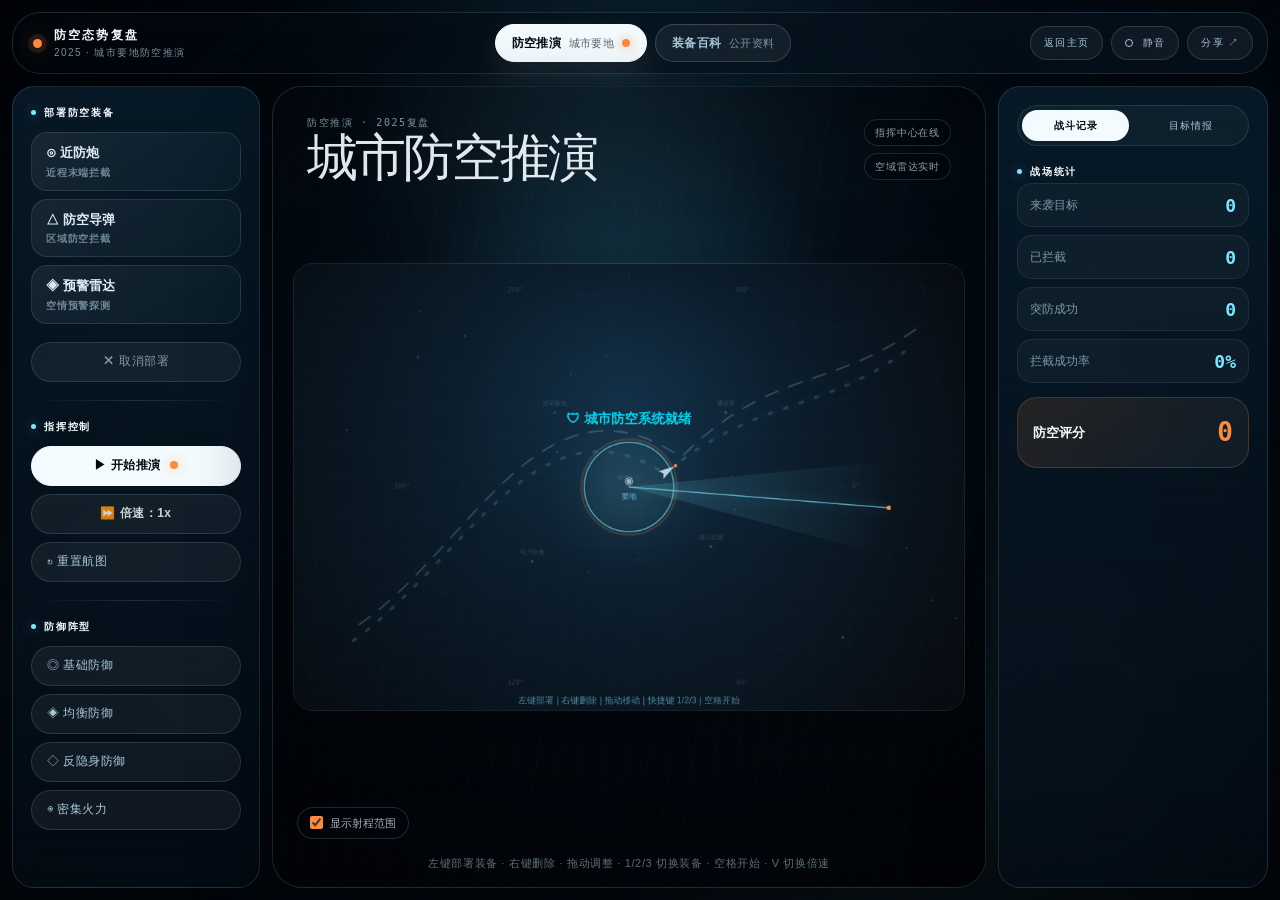
==== commit b404a6cd: "Update site content" ====
--- a/air-defense/index.html
+++ b/air-defense/index.html
@@ -71,6 +71,7 @@
                        <div class="panel-section">
                            <div class="section-title">指挥控制</div>
                             <button id="btnStart" class="btn-primary">▶ 开始推演</button>
+                            <button id="btnSpeed" class="speed-toggle" type="button" aria-pressed="false">⏩ 倍速：1x</button>
                             <button id="btnReset">↻ 重置航图</button>
                         </div>
 
@@ -101,7 +102,7 @@
                             <label class="switch-item"><input type="checkbox" id="toggleRange" checked> 显示射程范围</label>
                         </div>
                         <div class="canvas-hint">
-                            左键部署装备 · 右键删除 · 拖动调整 · 1/2/3 切换装备 · 空格开始
+                            左键部署装备 · 右键删除 · 拖动调整 · 1/2/3 切换装备 · 空格开始 · V 切换倍速
                         </div>
                     </div>
 
@@ -170,4 +171,3 @@
 
 
 
-
--- a/air-defense/css/style.css
+++ b/air-defense/css/style.css
@@ -356,6 +356,17 @@
     color: var(--abyss-950);
 }
 .btn-plan { font-size: 12px; }
+.speed-toggle {
+    font-weight: 700;
+    text-align: center;
+    color: rgba(244,251,255,0.82);
+}
+.speed-toggle.active {
+    border-color: rgba(255,138,61,0.55);
+    background: rgba(255,138,61,0.16);
+    color: var(--signal-orange);
+    box-shadow: 0 0 18px rgba(255,138,61,0.12);
+}
 
 /* 按钮震动（JS 交互） */
 .btn-shake {
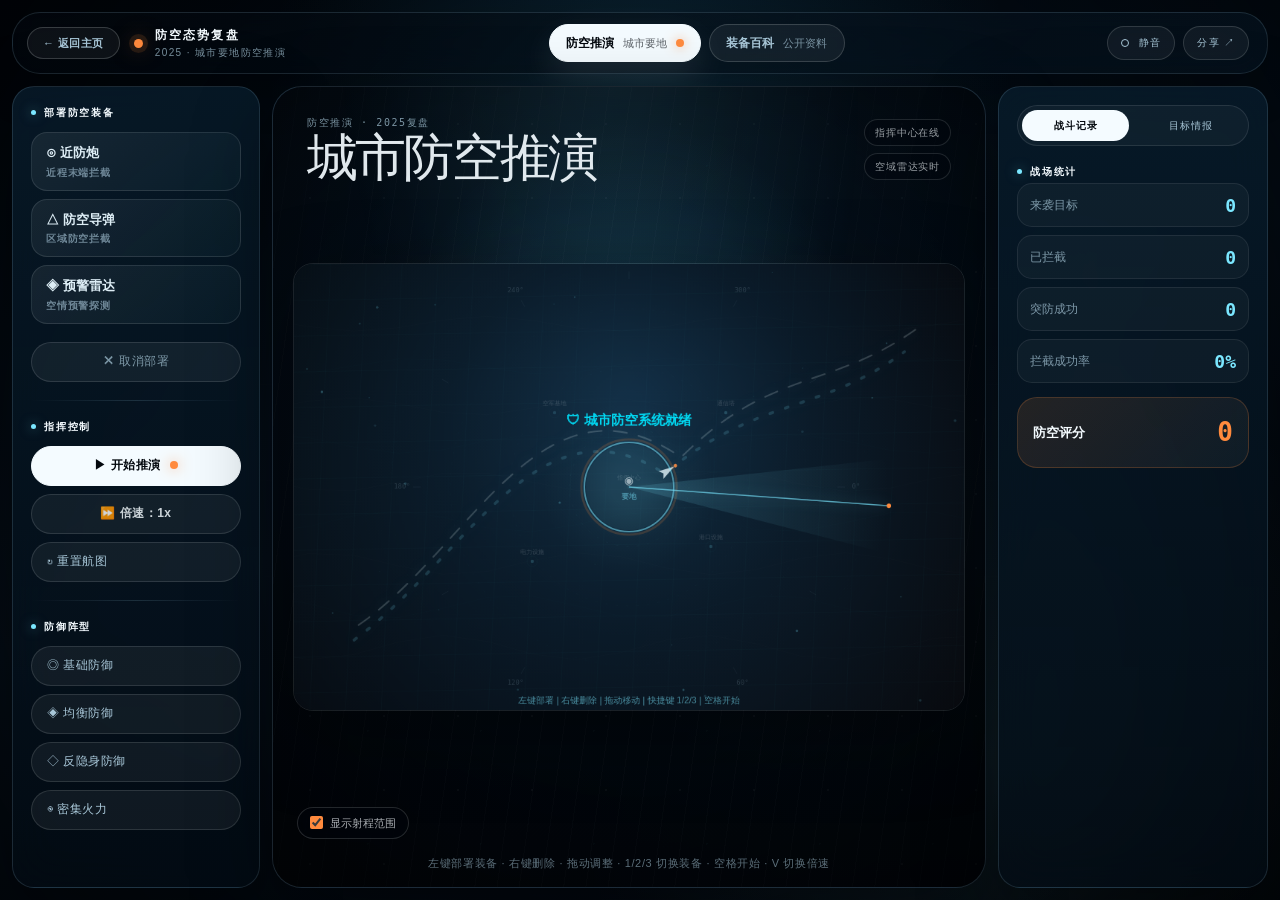
==== commit 65036039: "Update website content and assets" ====
--- a/air-defense/index.html
+++ b/air-defense/index.html
@@ -19,6 +19,7 @@
     <div class="app">
         <!-- 顶部导航栏 56px -->
         <div class="topbar">
+            <a class="back-home-btn" href="../index.html" aria-label="返回主页">← 返回主页</a>
             <div class="brand-mark">
                 <span class="brand-dot"></span>
                 <div>
@@ -31,7 +32,6 @@
                 <div class="tab-btn" data-tab="science"><span>装备百科</span><em>公开资料</em></div>
             </div>
             <div class="top-actions">
-                <button type="button" class="top-action home-action" id="btnBackHome" aria-label="返回主界面">返回主页</button>
                 <button type="button" class="top-action audio-toggle" aria-label="静音"><span></span> 静音</button>
                 <button type="button" class="top-action share-action" aria-label="分享">分享 ↗</button>
             </div>
--- a/air-defense/css/style.css
+++ b/air-defense/css/style.css
@@ -86,10 +86,36 @@
     backdrop-filter: blur(18px);
     box-shadow: 0 16px 46px rgba(0,0,0,0.20);
     display: grid;
-    grid-template-columns: minmax(220px, 1fr) auto minmax(220px, 1fr);
-    align-items: center;
-    gap: 18px;
-    padding: 10px 14px 10px 20px;
+    grid-template-columns: auto auto 1fr auto;
+    align-items: center;
+    gap: 14px;
+    padding: 10px 18px 10px 14px;
+}
+
+/* 统一返回按钮 */
+.back-home-btn {
+    display: inline-flex;
+    align-items: center;
+    gap: 5px;
+    padding: 7px 15px;
+    border: 1px solid rgba(244,251,255,0.18);
+    border-radius: var(--radius-pill);
+    background: rgba(244,251,255,0.05);
+    color: var(--mist-300);
+    font-size: 11px;
+    font-weight: 650;
+    letter-spacing: 0.04em;
+    white-space: nowrap;
+    cursor: pointer;
+    text-decoration: none;
+    transition: transform 0.18s ease, background 0.18s ease, color 0.18s ease, border-color 0.18s ease;
+    flex-shrink: 0;
+}
+.back-home-btn:hover {
+    transform: translateX(-2px);
+    background: rgba(244, 251, 255, 0.12);
+    color: var(--foam-100);
+    border-color: rgba(244, 251, 255, 0.32);
 }
 .brand-mark {
     display: flex;
@@ -995,6 +1021,7 @@
 
 @media (max-width: 1100px) {
     .topbar { grid-template-columns: 1fr; justify-items: center; gap: 10px; padding: 12px; }
+    .back-home-btn { position: absolute; left: 16px; top: 50%; transform: translateY(-50%); }
     .brand-mark, .top-actions { justify-content: center; }
     .combat-layout { grid-template-columns: 210px minmax(0, 1fr) 230px; }
     .side-panel { padding: 14px; }
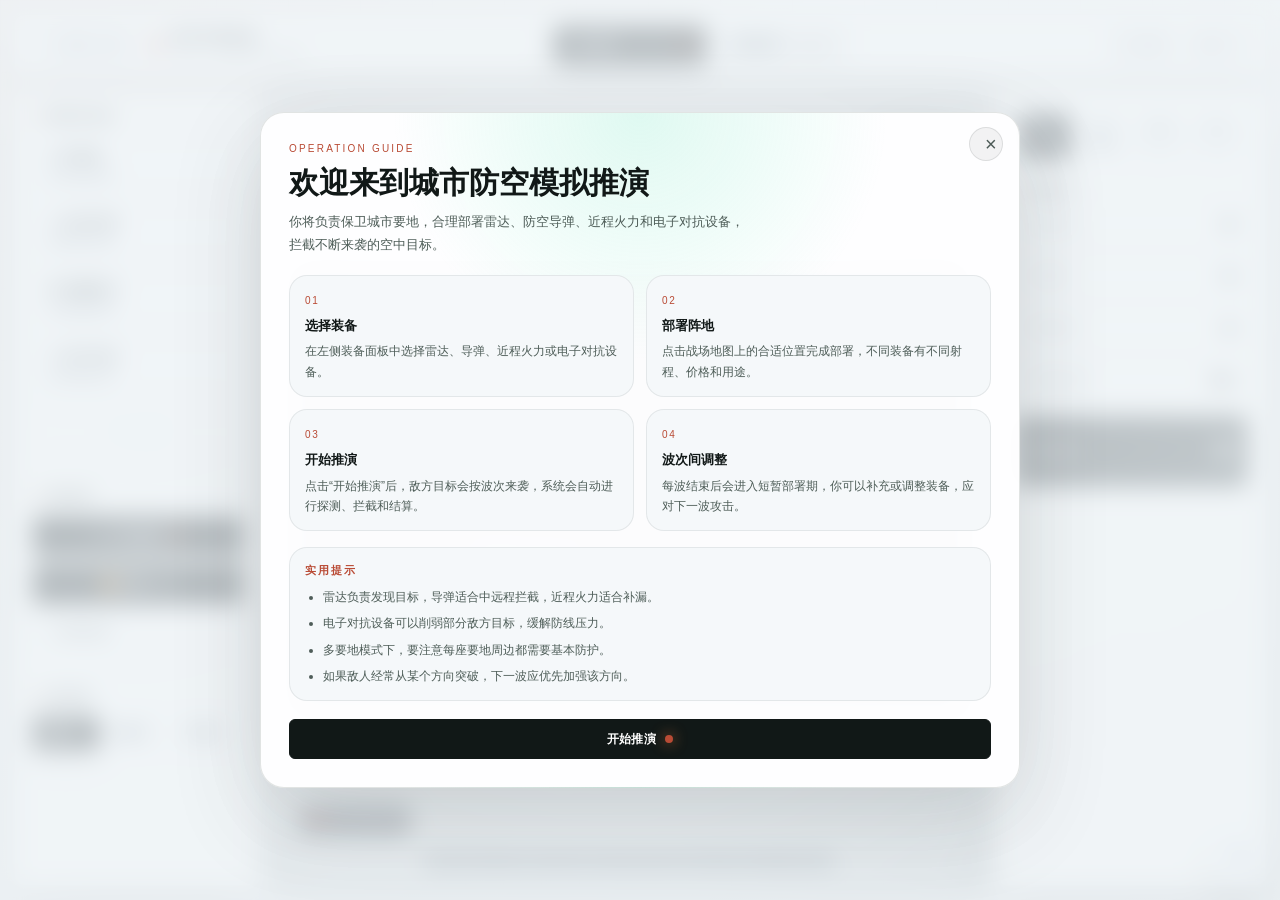
==== commit 70654743: "Update website content and local files" ====
--- a/air-defense/index.html
+++ b/air-defense/index.html
@@ -19,7 +19,7 @@
     <div class="app">
         <!-- 顶部导航栏 56px -->
         <div class="topbar">
-            <a class="back-home-btn" href="../index.html" aria-label="返回主页">← 返回主页</a>
+            <button type="button" class="top-action home-action" id="btnBackHome" aria-label="返回上一级">← 返回上一级</button>
             <div class="brand-mark">
                 <span class="brand-dot"></span>
                 <div>
@@ -29,7 +29,7 @@
             </div>
             <div class="tab-nav">
                 <div class="tab-btn active" data-tab="combat"><span>防空推演</span><em>城市要地</em></div>
-                <div class="tab-btn" data-tab="science"><span>装备百科</span><em>公开资料</em></div>
+                <div class="tab-btn" data-tab="archive"><span>战报档案</span><em>历史复盘</em></div>
             </div>
             <div class="top-actions">
                 <button type="button" class="top-action audio-toggle" aria-label="静音"><span></span> 静音</button>
@@ -52,6 +52,7 @@
                                 <div class="equip-item" data-type="gun">⊙ 近防炮 <span>近程末端拦截</span></div>
                                 <div class="equip-item" data-type="missile">△ 防空导弹 <span>区域防空拦截</span></div>
                                 <div class="equip-item" data-type="radar">◈ 预警雷达 <span>空情预警探测</span></div>
+                                <div class="equip-item" data-type="ew">◇ 电子对抗 <span>压制诱偏支援</span></div>
                             </div>
                             <div class="cancel-section">
                                 <button id="btnSelectMode">✕ 取消部署</button>
@@ -78,12 +79,14 @@
                         <div class="panel-divider"></div>
 
                         <div class="panel-section">
-                            <div class="section-title">防御阵型</div>
-                            <button id="btnAuto1" class="btn-plan">◎ 基础防御</button>
-                            <button id="btnAuto2" class="btn-plan">◈ 均衡防御</button>
-                            <button id="btnAuto3" class="btn-plan">◇ 反隐身防御</button>
-                            <button id="btnAuto4" class="btn-plan">◉ 密集火力</button>
-                        </div>
+                            <div class="section-title">防守模式</div>
+                            <div class="mode-tab-group" id="defenseModeTabs">
+                                <button type="button" class="mode-tab active" data-city-count="1">单城市</button>
+                                <button type="button" class="mode-tab" data-city-count="2">双城市</button>
+                                <button type="button" class="mode-tab" data-city-count="3">三城市</button>
+                            </div>
+                        </div>
+
                     </div>
 
                     <!-- 中央画布 -->
@@ -102,7 +105,7 @@
                             <label class="switch-item"><input type="checkbox" id="toggleRange" checked> 显示射程范围</label>
                         </div>
                         <div class="canvas-hint">
-                            左键部署装备 · 右键删除 · 拖动调整 · 1/2/3 切换装备 · 空格开始 · V 切换倍速
+                            左键部署装备 · 右键删除 · 拖动调整 · 1/2/3/4 切换装备 · 空格开始 · V 切换倍速
                         </div>
                     </div>
 
@@ -111,6 +114,8 @@
                         <div class="sub-tab-nav">
                             <div class="sub-tab-btn active" data-subtab="stats">战斗记录</div>
                             <div class="sub-tab-btn" data-subtab="enemy-info">目标情报</div>
+                            <div class="sub-tab-btn" data-subtab="terrain-info">地形</div>
+                            <div class="sub-tab-btn" data-subtab="battle-log">日志</div>
                         </div>
 
                         <div class="sub-tab-content active" id="subtab-stats">
@@ -131,21 +136,37 @@
                             <div class="section-title">威胁情报</div>
                             <div class="enemy-info-list" id="enemyInfoList"></div>
                         </div>
+
+                        <div class="sub-tab-content" id="subtab-terrain-info">
+                            <div class="section-title">地形规则</div>
+                            <div class="terrain-info-list" id="terrainInfoList"></div>
+                        </div>
+
+                        <div class="sub-tab-content" id="subtab-battle-log">
+                            <div class="section-title">战斗日志</div>
+                            <div class="battle-log-list" id="battleLogList"></div>
+                        </div>
                     </div>
 
                 </div><!-- /.combat-layout -->
                 <div class="equip-tooltip" id="equipTooltip"></div>
             </div><!-- /#combat -->
 
-            <!-- ====== 国防科普 ====== -->
-            <div class="tab-content" id="science">
-                <div class="science-layout">
-                    <div class="science-side">
-                        <div class="section-title">装备章节</div>
-                        <div class="science-nav-list" id="scienceNavList"></div>
-                    </div>
-                    <div class="science-main">
-                        <div class="science-content" id="scienceContent"></div>
+            <!-- ====== 战报档案 ====== -->
+            <div class="tab-content" id="archive">
+                <div class="science-layout archive-layout">
+                    <div class="science-side archive-side">
+                        <div class="archive-side-head">
+                            <div>
+                                <div class="section-title">战报索引</div>
+                                <div class="archive-count" id="reportArchiveCount">0 份归档</div>
+                            </div>
+                            <button type="button" class="archive-clear-btn" id="btnClearReports">清空</button>
+                        </div>
+                        <div class="science-nav-list report-archive-list" id="reportArchiveList"></div>
+                    </div>
+                    <div class="science-main archive-main">
+                        <div class="science-content archive-content" id="reportArchiveContent"></div>
                     </div>
                 </div>
             </div>
@@ -153,7 +174,52 @@
         </div><!-- /.main-area -->
     </div><!-- /.app -->
 
-    <script src="js/scienceData.js"></script>
+    <div class="tutorial-guide light" id="tutorialGuide" role="dialog" aria-modal="true" aria-labelledby="tutorialTitle">
+        <div class="tutorial-panel">
+            <button type="button" class="tutorial-close" id="btnCloseTutorial" aria-label="关闭操作指南">×</button>
+            <div class="tutorial-eyebrow">OPERATION GUIDE</div>
+            <h2 id="tutorialTitle">欢迎来到城市防空模拟推演</h2>
+            <p class="tutorial-intro">你将负责保卫城市要地，合理部署雷达、防空导弹、近程火力和电子对抗设备，拦截不断来袭的空中目标。</p>
+
+            <div class="tutorial-grid">
+                <div class="tutorial-card">
+                    <span>01</span>
+                    <strong>选择装备</strong>
+                    <p>在左侧装备面板中选择雷达、导弹、近程火力或电子对抗设备。</p>
+                </div>
+                <div class="tutorial-card">
+                    <span>02</span>
+                    <strong>部署阵地</strong>
+                    <p>点击战场地图上的合适位置完成部署，不同装备有不同射程、价格和用途。</p>
+                </div>
+                <div class="tutorial-card">
+                    <span>03</span>
+                    <strong>开始推演</strong>
+                    <p>点击“开始推演”后，敌方目标会按波次来袭，系统会自动进行探测、拦截和结算。</p>
+                </div>
+                <div class="tutorial-card">
+                    <span>04</span>
+                    <strong>波次间调整</strong>
+                    <p>每波结束后会进入短暂部署期，你可以补充或调整装备，应对下一波攻击。</p>
+                </div>
+            </div>
+
+            <div class="tutorial-tip">
+                <strong>实用提示</strong>
+                <ul>
+                    <li>雷达负责发现目标，导弹适合中远程拦截，近程火力适合补漏。</li>
+                    <li>电子对抗设备可以削弱部分敌方目标，缓解防线压力。</li>
+                    <li>多要地模式下，要注意每座要地周边都需要基本防护。</li>
+                    <li>如果敌人经常从某个方向突破，下一波应优先加强该方向。</li>
+                </ul>
+            </div>
+
+            <button type="button" class="tutorial-start btn-primary" id="btnStartTutorial">开始推演</button>
+        </div>
+    </div>
+
+    <button type="button" class="tutorial-help-button" id="btnOpenTutorial" title="查看玩法" aria-label="查看玩法">?</button>
+
     <script src="js/utils.js"></script>
     <script src="js/data.js"></script>
     <script src="js/map.js"></script>
@@ -165,9 +231,3 @@
     <script src="js/main.js"></script>
 </body>
 </html>
-
-
-
-
-
-
--- a/air-defense/css/style.css
+++ b/air-defense/css/style.css
@@ -4,27 +4,30 @@
    ========================================== */
 
 :root {
-    --abyss-950: #02070D;
-    --abyss-900: #06111D;
-    --abyss-850: #071725;
-    --ocean-800: #0A2337;
-    --ocean-650: #123A52;
-    --ocean-500: #2B8FB8;
-    --foam-100: #F4FBFF;
-    --foam-200: #DDEDF5;
-    --mist-300: #A8C7D8;
-    --mist-500: #63869A;
-    --signal-cyan: #7BE7FF;
-    --signal-orange: #FF8A3D;
-    --danger-coral: #FF5C5C;
-    --success-sea: #79E6C5;
-    --warning-gold: #FFD08A;
-    --glass: rgba(4, 16, 27, 0.64);
-    --glass-strong: rgba(6, 22, 35, 0.82);
-    --line: rgba(173, 226, 255, 0.14);
-    --line-strong: rgba(123, 231, 255, 0.30);
-    --shadow-deep: 0 28px 80px rgba(0, 0, 0, 0.38);
-    --radius-panel: 22px;
+    --abyss-950: #111817;
+    --abyss-900: #17211F;
+    --abyss-850: #22302C;
+    --ocean-800: #26312F;
+    --ocean-650: #3F5158;
+    --ocean-500: #8F2F22;
+    --paper-50: #FFFDF8;
+    --paper-100: #F4F3EF;
+    --paper-200: #E9E2D8;
+    --foam-100: #FFFDF8;
+    --foam-200: #F4F3EF;
+    --mist-300: #C8BFB3;
+    --mist-500: #7C8782;
+    --signal-cyan: #D8C49B;
+    --signal-orange: #B94B35;
+    --danger-coral: #D45A4B;
+    --success-sea: #6F917A;
+    --warning-gold: #C9964A;
+    --glass: rgba(255, 253, 248, 0.72);
+    --glass-strong: rgba(255, 253, 248, 0.90);
+    --line: rgba(33, 42, 39, 0.14);
+    --line-strong: rgba(143, 47, 34, 0.28);
+    --shadow-deep: 0 22px 58px rgba(17, 24, 23, 0.14);
+    --radius-panel: 18px;
     --radius-pill: 999px;
     --font-ui: "Inter", "Segoe UI", "PingFang SC", "Microsoft YaHei", sans-serif;
     --font-display: Georgia, "Times New Roman", "Songti SC", serif;
@@ -86,36 +89,10 @@
     backdrop-filter: blur(18px);
     box-shadow: 0 16px 46px rgba(0,0,0,0.20);
     display: grid;
-    grid-template-columns: auto auto 1fr auto;
+    grid-template-columns: auto minmax(220px, 1fr) auto minmax(220px, 1fr);
     align-items: center;
-    gap: 14px;
-    padding: 10px 18px 10px 14px;
-}
-
-/* 统一返回按钮 */
-.back-home-btn {
-    display: inline-flex;
-    align-items: center;
-    gap: 5px;
-    padding: 7px 15px;
-    border: 1px solid rgba(244,251,255,0.18);
-    border-radius: var(--radius-pill);
-    background: rgba(244,251,255,0.05);
-    color: var(--mist-300);
-    font-size: 11px;
-    font-weight: 650;
-    letter-spacing: 0.04em;
-    white-space: nowrap;
-    cursor: pointer;
-    text-decoration: none;
-    transition: transform 0.18s ease, background 0.18s ease, color 0.18s ease, border-color 0.18s ease;
-    flex-shrink: 0;
-}
-.back-home-btn:hover {
-    transform: translateX(-2px);
-    background: rgba(244, 251, 255, 0.12);
-    color: var(--foam-100);
-    border-color: rgba(244, 251, 255, 0.32);
+    gap: 18px;
+    padding: 10px 14px 10px 20px;
 }
 .brand-mark {
     display: flex;
@@ -385,7 +362,10 @@
 .speed-toggle {
     font-weight: 700;
     text-align: center;
-    color: rgba(244,251,255,0.82);
+    background: var(--abyss-950);
+    border-color: rgba(17,24,23,0.36);
+    color: #FFFDF8;
+    box-shadow: 0 10px 24px rgba(17,24,23,0.10);
 }
 .speed-toggle.active {
     border-color: rgba(255,138,61,0.55);
@@ -753,6 +733,163 @@
     line-height: 1.6;
     margin-top: 6px;
 }
+
+.terrain-info-list,
+.battle-log-list {
+    display: grid;
+    gap: 9px;
+    max-height: 454px;
+    overflow-y: auto;
+    padding-right: 3px;
+}
+
+.operation-log-box {
+    padding: 9px 14px;
+    border: 1px solid rgba(123, 176, 205, 0.34);
+    border-radius: 8px;
+    background: rgba(255, 255, 255, 0.86);
+    box-shadow: inset -12px 0 0 rgba(6, 17, 27, 0.04);
+}
+
+.operation-log-line,
+.operation-log-empty {
+    color: #064866;
+    font: 13px/1.7 var(--font-mono);
+    white-space: normal;
+    word-break: break-word;
+}
+
+.operation-log-empty {
+    padding: 10px 12px;
+    border: 1px solid rgba(123, 176, 205, 0.24);
+    border-radius: 8px;
+    background: rgba(255,255,255,0.72);
+    color: rgba(6,72,102,0.72);
+}
+
+.archive-collapse {
+    border: 2px solid rgba(17,24,23,0.88);
+    background: rgba(255,255,255,0.76);
+    border-radius: 6px;
+    overflow: hidden;
+}
+
+.archive-collapse summary {
+    min-height: 44px;
+    padding: 0 14px;
+    display: flex;
+    align-items: center;
+    justify-content: space-between;
+    gap: 12px;
+    cursor: pointer;
+    list-style: none;
+    color: var(--abyss-950);
+    font-weight: 800;
+}
+
+.archive-collapse summary::-webkit-details-marker { display: none; }
+.archive-collapse summary::after {
+    content: '';
+    width: 14px;
+    height: 14px;
+    border-right: 4px solid currentColor;
+    border-bottom: 4px solid currentColor;
+    transform: rotate(45deg) translateY(-2px);
+    transition: transform 0.16s ease;
+}
+
+.archive-collapse[open] summary::after {
+    transform: rotate(225deg) translateY(-2px);
+}
+
+.archive-collapse summary em {
+    color: rgba(38,49,47,0.58);
+    font: 12px var(--font-ui);
+    font-style: normal;
+    margin-left: auto;
+}
+
+.archive-collapse-body {
+    padding: 10px 14px 14px;
+    border-top: 1px solid rgba(17,24,23,0.12);
+}
+
+.archive-log-collapse .archive-log-list {
+    padding: 10px 14px 14px;
+    max-height: 240px;
+    overflow-y: auto;
+}
+
+.terrain-info-card,
+.battle-log-row,
+.archive-log-row {
+    border: 1px solid rgba(244,251,255,0.08);
+    background: rgba(6, 17, 27, 0.66);
+    border-radius: 6px;
+}
+
+.terrain-info-card { padding: 10px; }
+
+.terrain-info-head,
+.terrain-info-row,
+.battle-log-row,
+.archive-log-row {
+    display: flex;
+    align-items: center;
+    justify-content: space-between;
+    gap: 10px;
+}
+
+.terrain-info-head strong {
+    color: var(--foam-100);
+    font-size: 12px;
+}
+
+.terrain-info-head span,
+.battle-log-row span,
+.archive-log-row span {
+    color: var(--amber-300);
+    font: 10px var(--font-mono);
+    text-transform: uppercase;
+    flex: 0 0 auto;
+}
+
+.terrain-info-row {
+    margin-top: 7px;
+    color: rgba(168,199,216,0.66);
+    font-size: 11px;
+}
+
+.terrain-info-row em {
+    color: var(--mist-300);
+    font-style: normal;
+    text-align: right;
+}
+
+.terrain-info-card p {
+    margin: 8px 0 0;
+    color: rgba(168,199,216,0.72);
+    font-size: 11px;
+    line-height: 1.5;
+}
+
+.battle-log-row,
+.archive-log-row {
+    padding: 8px 10px;
+}
+
+.battle-log-row em,
+.archive-log-row em {
+    color: var(--mist-300);
+    font-style: normal;
+    font-size: 11px;
+    line-height: 1.4;
+    text-align: right;
+}
+
+.log-breach span { color: var(--danger-coral); }
+.log-kill span { color: var(--success-sea); }
+.log-wave span { color: var(--signal-cyan); }
 
 /* ========================================
    装备工具提示
@@ -782,6 +919,7 @@
 /* ========================================
    装备百科页面
    ======================================== */
+/* 战报档案页 */
 .science-layout {
     display: grid;
     grid-template-columns: 260px minmax(0, 1fr);
@@ -920,6 +1058,169 @@
     background: rgba(1, 5, 10, 0.72); z-index: 1000;
     display: flex; align-items: center; justify-content: center;
     padding: 20px;
+}
+.tutorial-guide {
+    position: fixed;
+    inset: 0;
+    z-index: 1100;
+    display: flex;
+    align-items: center;
+    justify-content: center;
+    padding: 20px;
+    background: rgba(1, 5, 10, 0.74);
+    backdrop-filter: blur(12px);
+}
+.tutorial-guide.is-hidden { display: none; }
+.tutorial-guide.light {
+    background: rgba(236, 242, 247, 0.76);
+}
+.tutorial-guide.light .tutorial-panel {
+    background:
+        radial-gradient(circle at 50% 0%, rgba(121,230,197,0.24), transparent 32%),
+        rgba(255, 255, 255, 0.96);
+    border-color: rgba(23, 33, 31, 0.12);
+    box-shadow: 0 28px 92px rgba(17,24,23,0.16);
+}
+.tutorial-guide.light .tutorial-close {
+    background: rgba(23, 33, 31, 0.05);
+    color: #4C5A56;
+    border-color: rgba(23,33,31,0.10);
+}
+.tutorial-guide.light .tutorial-eyebrow { color: var(--signal-orange); }
+.tutorial-guide.light .tutorial-panel h2 { color: var(--abyss-950); }
+.tutorial-guide.light .tutorial-intro,
+.tutorial-guide.light .tutorial-card p,
+.tutorial-guide.light .tutorial-tip li {
+    color: #4E5D58;
+}
+.tutorial-guide.light .tutorial-card,
+.tutorial-guide.light .tutorial-tip {
+    background: rgba(245, 248, 250, 0.94);
+    border-color: rgba(23, 33, 31, 0.08);
+}
+.tutorial-guide.light .tutorial-card strong { color: var(--abyss-950); }
+.tutorial-guide.light .tutorial-tip strong { color: var(--signal-orange); }
+.tutorial-panel {
+    position: relative;
+    width: min(760px, 100%);
+    max-height: 90vh;
+    overflow: auto;
+    border: 1px solid rgba(244,251,255,0.16);
+    border-radius: 24px;
+    background:
+        radial-gradient(circle at 50% 0%, rgba(123,231,255,0.12), transparent 34%),
+        rgba(5, 17, 29, 0.95);
+    box-shadow: 0 32px 110px rgba(0,0,0,0.56);
+    padding: 28px;
+}
+.tutorial-close {
+    position: absolute;
+    top: 14px;
+    right: 16px;
+    width: 34px;
+    height: 34px;
+    border-radius: 50%;
+    border: 1px solid rgba(244,251,255,0.16);
+    background: rgba(244,251,255,0.06);
+    color: var(--mist-300);
+    font-size: 20px;
+    line-height: 1;
+    text-align: center;
+}
+.tutorial-eyebrow {
+    color: var(--signal-cyan);
+    font-size: 10px;
+    letter-spacing: 0.22em;
+    margin-bottom: 10px;
+}
+.tutorial-panel h2 {
+    color: var(--foam-100);
+    font-family: var(--font-display);
+    font-size: 30px;
+    line-height: 1.15;
+    margin-bottom: 10px;
+}
+.tutorial-intro {
+    color: var(--mist-300);
+    font-size: 13px;
+    line-height: 1.8;
+    max-width: 64ch;
+}
+.tutorial-grid {
+    display: grid;
+    grid-template-columns: repeat(2, minmax(0, 1fr));
+    gap: 12px;
+    margin-top: 18px;
+}
+.tutorial-card {
+    border: 1px solid rgba(244,251,255,0.10);
+    border-radius: 18px;
+    background: rgba(244,251,255,0.045);
+    padding: 14px 15px;
+}
+.tutorial-card span {
+    display: inline-block;
+    color: var(--signal-orange);
+    font-size: 10px;
+    letter-spacing: 0.16em;
+    margin-bottom: 8px;
+}
+.tutorial-card strong {
+    display: block;
+    color: var(--foam-100);
+    font-size: 13px;
+    margin-bottom: 6px;
+}
+.tutorial-card p,
+.tutorial-tip li {
+    color: var(--mist-300);
+    font-size: 12px;
+    line-height: 1.7;
+}
+.tutorial-tip {
+    margin-top: 16px;
+    border: 1px solid rgba(244,251,255,0.10);
+    border-radius: 18px;
+    background: rgba(244,251,255,0.04);
+    padding: 14px 15px;
+}
+.tutorial-tip strong {
+    display: block;
+    color: var(--signal-cyan);
+    font-size: 11px;
+    letter-spacing: 0.18em;
+    margin-bottom: 8px;
+}
+.tutorial-tip ul {
+    margin-left: 18px;
+    display: grid;
+    gap: 6px;
+}
+.tutorial-start {
+    margin-top: 18px;
+    width: 100%;
+    text-align: center;
+}
+.tutorial-help-button {
+    position: fixed;
+    right: 18px;
+    bottom: 18px;
+    z-index: 1040;
+    width: 48px;
+    height: 48px;
+    border-radius: 50%;
+    border: 1px solid rgba(23,33,31,0.12);
+    background: rgba(255,255,255,0.92);
+    color: var(--abyss-950);
+    font-size: 22px;
+    font-weight: 800;
+    text-align: center;
+    box-shadow: 0 18px 38px rgba(17,24,23,0.20);
+}
+.tutorial-help-button:hover {
+    background: rgba(255,255,255,1);
+    border-color: rgba(255,138,61,0.36);
+    color: var(--signal-orange);
 }
 .battle-report {
     background:
@@ -1011,6 +1312,424 @@
 /* ========================================
    滚动条 / 杂项
    ======================================== */
+/* ========================================
+   Warm defense brief retune + report archive
+   ======================================== */
+body {
+    background:
+        linear-gradient(180deg, rgba(255,253,248,0.92), rgba(244,243,239,0.98)),
+        var(--paper-100);
+    color: var(--abyss-950);
+}
+body::before {
+    background:
+        linear-gradient(rgba(143,47,34,0.035) 1px, transparent 1px),
+        linear-gradient(90deg, rgba(17,24,23,0.035) 1px, transparent 1px);
+    background-size: 72px 72px, 72px 72px;
+    mask-image: linear-gradient(180deg, rgba(0,0,0,0.55), transparent 82%);
+    opacity: 0.8;
+}
+body::after {
+    background: linear-gradient(135deg, rgba(143,47,34,0.07), transparent 38%, rgba(63,81,88,0.05));
+}
+.app { padding: 14px; gap: 14px; }
+.topbar {
+    border-radius: 18px;
+    background: rgba(255,253,248,0.92);
+    border-color: rgba(33,42,39,0.12);
+    box-shadow: 0 16px 44px rgba(17,24,23,0.10);
+}
+.brand-dot {
+    background: var(--signal-orange);
+    box-shadow: 0 0 0 6px rgba(185,75,53,0.10), 0 0 24px rgba(185,75,53,0.24);
+}
+.brand-name { color: var(--abyss-950); }
+.brand-kicker { color: rgba(38,49,47,0.62); }
+.tab-btn,
+.top-action {
+    background: rgba(244,243,239,0.82);
+    border-color: rgba(33,42,39,0.12);
+    color: var(--ocean-650);
+}
+.tab-btn em { color: rgba(63,81,88,0.70); }
+.tab-btn:hover,
+.top-action:hover {
+    background: #fff;
+    border-color: rgba(143,47,34,0.24);
+    color: var(--abyss-950);
+    box-shadow: 0 10px 24px rgba(17,24,23,0.08);
+}
+.tab-btn.active {
+    background: var(--abyss-950);
+    color: #fff;
+    border-color: var(--abyss-950);
+    box-shadow: 0 16px 32px rgba(17,24,23,0.14);
+}
+.tab-btn.active em { color: rgba(255,253,248,0.66); }
+.side-panel,
+.science-side,
+.science-main,
+.model-panel,
+.battle-report {
+    background: rgba(255,253,248,0.88);
+    border-color: rgba(33,42,39,0.12);
+    box-shadow: var(--shadow-deep);
+}
+.side-panel {
+    border-radius: 18px;
+    color: var(--abyss-950);
+}
+.section-title {
+    color: var(--abyss-950);
+    letter-spacing: 0.15em;
+}
+.section-title::before {
+    background: var(--signal-orange);
+    box-shadow: 0 0 12px rgba(185,75,53,0.28);
+}
+.panel-divider { background: linear-gradient(90deg, transparent, rgba(33,42,39,0.14), transparent); }
+.equip-item,
+.model-item,
+button {
+    background: rgba(255,253,248,0.72);
+    border-color: rgba(33,42,39,0.12);
+    color: var(--ocean-800);
+}
+.equip-item span,
+.cancel-section button,
+.model-title {
+    color: rgba(63,81,88,0.66);
+}
+.equip-item:hover,
+.model-item:hover,
+button:hover {
+    background: #fff;
+    border-color: rgba(143,47,34,0.24);
+    color: var(--abyss-950);
+}
+.equip-item.selected,
+.model-item.selected,
+.speed-toggle.active {
+    background: rgba(185,75,53,0.10);
+    border-color: rgba(185,75,53,0.44);
+    color: var(--signal-orange);
+    box-shadow: 0 10px 26px rgba(185,75,53,0.08);
+}
+.speed-toggle:not(.active) {
+    background: var(--abyss-950);
+    border-color: rgba(17,24,23,0.34);
+    color: #FFFDF8;
+}
+
+.mode-tab-group {
+    display: grid;
+    grid-template-columns: repeat(3, minmax(0, 1fr));
+    gap: 6px;
+}
+
+.mode-tab {
+    height: 34px;
+    min-width: 0;
+    padding: 0 6px;
+    border-radius: 6px;
+    border: 1px solid rgba(33,42,39,0.14);
+    background: rgba(255,253,248,0.72);
+    color: var(--ocean-650);
+    font-size: 12px;
+    font-weight: 800;
+    white-space: nowrap;
+}
+
+.mode-tab.active {
+    background: var(--abyss-950);
+    border-color: rgba(17,24,23,0.42);
+    color: #FFFDF8;
+    box-shadow: 0 10px 24px rgba(17,24,23,0.10);
+}
+.btn-primary,
+#btnUnlockMap {
+    background: var(--abyss-950);
+    border-color: var(--abyss-950);
+    color: #fff;
+}
+.btn-primary:hover,
+#btnUnlockMap:hover {
+    background: #26312f !important;
+    border-color: #26312f;
+    color: #fff;
+}
+.canvas-box {
+    border-radius: 20px;
+    background:
+        linear-gradient(135deg, rgba(255,253,248,0.88), rgba(233,226,216,0.64)),
+        #f4f3ef;
+    border-color: rgba(33,42,39,0.14);
+}
+.canvas-box::before {
+    background:
+        repeating-linear-gradient(102deg, rgba(143,47,34,0.030) 0 1px, transparent 1px 22px),
+        linear-gradient(180deg, rgba(17,24,23,0.04), transparent 46%);
+    opacity: 0.72;
+}
+.canvas-box::after {
+    background: linear-gradient(180deg, transparent 0%, rgba(17,24,23,0.08) 100%);
+}
+#gameCanvas {
+    border-radius: 16px;
+    border-color: rgba(255,253,248,0.16);
+    box-shadow: 0 22px 72px rgba(17,24,23,0.26);
+}
+.ocean-hero-copy { color: var(--abyss-950); }
+.ocean-hero-copy span,
+.voyage-meta,
+.canvas-hint,
+.canvas-tools {
+    color: rgba(38,49,47,0.70);
+}
+.ocean-hero-copy strong { color: rgba(17,24,23,0.14); }
+.sub-tab-btn {
+    background: rgba(244,243,239,0.76);
+    border-color: rgba(33,42,39,0.10);
+    color: var(--ocean-650);
+}
+.sub-tab-btn.active {
+    background: var(--abyss-950);
+    color: #fff;
+    border-color: var(--abyss-950);
+}
+.data-row,
+.score-area,
+.enemy-info-card {
+    background: rgba(255,253,248,0.74);
+    border-color: rgba(33,42,39,0.10);
+    color: var(--abyss-950);
+}
+.data-row span:first-child,
+.score-area span:first-child,
+.enemy-info-row span:first-child {
+    color: rgba(63,81,88,0.66);
+}
+.data-row span:last-child,
+.score-area span:last-child,
+.enemy-info-row span:last-child,
+.enemy-info-name {
+    color: var(--abyss-950);
+}
+.score-area {
+    background: linear-gradient(135deg, rgba(17,24,23,0.94), rgba(38,49,47,0.90));
+}
+.score-area span:first-child { color: rgba(255,253,248,0.66); }
+.score-area span:last-child { color: var(--paper-50); }
+.archive-layout { grid-template-columns: 292px minmax(0, 1fr); }
+.archive-side,
+.archive-main {
+    background: rgba(255,253,248,0.92);
+}
+.archive-side-head {
+    display: flex;
+    align-items: center;
+    justify-content: space-between;
+    gap: 12px;
+    margin-bottom: 16px;
+    padding-bottom: 14px;
+    border-bottom: 1px solid rgba(33,42,39,0.12);
+}
+.archive-count {
+    margin-top: 4px;
+    font-size: 11px;
+    color: rgba(63,81,88,0.68);
+    font-family: var(--font-mono);
+}
+.archive-clear-btn {
+    width: auto;
+    height: 32px;
+    padding: 0 12px;
+    text-align: center;
+    font-size: 11px;
+}
+.report-archive-list { gap: 9px; }
+.report-archive-item {
+    width: 100%;
+    min-height: 76px;
+    padding: 12px 13px;
+    border-radius: 8px;
+    text-align: left;
+    display: flex;
+    flex-direction: column;
+    align-items: flex-start;
+    justify-content: center;
+    gap: 4px;
+    background: rgba(244,243,239,0.76);
+    color: var(--abyss-950);
+}
+.report-archive-item strong {
+    font-size: 14px;
+    line-height: 1.25;
+}
+.archive-item-time,
+.archive-item-meta {
+    font-size: 11px;
+    color: rgba(63,81,88,0.70);
+    font-family: var(--font-mono);
+}
+.report-archive-item.active {
+    background: var(--abyss-950);
+    color: #fff;
+    border-color: var(--abyss-950);
+}
+.report-archive-item.active .archive-item-time,
+.report-archive-item.active .archive-item-meta {
+    color: rgba(255,253,248,0.66);
+}
+.archive-empty-small {
+    padding: 16px;
+    border: 1px dashed rgba(33,42,39,0.18);
+    border-radius: 8px;
+    color: rgba(63,81,88,0.76);
+    line-height: 1.7;
+}
+.archive-empty-state {
+    min-height: 100%;
+    display: flex;
+    flex-direction: column;
+    justify-content: center;
+    color: rgba(38,49,47,0.76);
+}
+.science-content .archive-eyebrow {
+    color: var(--signal-orange);
+    font-family: var(--font-mono);
+}
+.science-content .science-title {
+    color: var(--abyss-950);
+    font-size: 50px;
+    line-height: 1.04;
+    letter-spacing: 0;
+}
+.archive-report-subtitle {
+    margin: -4px 0 22px;
+    color: rgba(63,81,88,0.72);
+    font-size: 13px;
+}
+.archive-hero-grid,
+.archive-chip-grid,
+.archive-score-list {
+    display: grid;
+    grid-template-columns: repeat(4, minmax(0, 1fr));
+    gap: 10px;
+}
+.archive-hero-grid > div,
+.archive-chip,
+.archive-score-list > div,
+.archive-model-row,
+.archive-wave-row,
+.archive-analysis {
+    border: 1px solid rgba(33,42,39,0.10);
+    background: rgba(244,243,239,0.72);
+    border-radius: 8px;
+}
+.archive-hero-grid > div {
+    padding: 16px;
+    min-height: 92px;
+}
+.archive-hero-grid span,
+.archive-chip span,
+.archive-score-list span {
+    display: block;
+    color: rgba(63,81,88,0.68);
+    font-size: 11px;
+    margin-bottom: 6px;
+}
+.archive-hero-grid strong {
+    color: var(--signal-orange);
+    font-size: 28px;
+    line-height: 1;
+    font-family: var(--font-mono);
+}
+.archive-section { margin-top: 22px; }
+.archive-section h4 {
+    margin-bottom: 10px;
+    color: var(--abyss-950);
+    font-size: 12px;
+    letter-spacing: 0.14em;
+}
+.archive-section h4::before {
+    content: '';
+    display: inline-block;
+    width: 7px;
+    height: 7px;
+    margin-right: 8px;
+    border-radius: 50%;
+    background: var(--signal-orange);
+}
+.archive-chip { padding: 12px; }
+.archive-chip strong,
+.archive-score-list strong {
+    color: var(--abyss-950);
+    font-family: var(--font-mono);
+    font-size: 18px;
+}
+.archive-model-list,
+.archive-wave-list {
+    display: grid;
+    gap: 8px;
+    margin-top: 10px;
+}
+.archive-model-row,
+.archive-wave-row {
+    display: flex;
+    align-items: center;
+    justify-content: space-between;
+    gap: 12px;
+    padding: 10px 12px;
+}
+.archive-model-row span,
+.archive-wave-row span {
+    color: var(--abyss-950);
+    font-weight: 700;
+}
+.archive-model-row em,
+.archive-wave-row em {
+    color: rgba(63,81,88,0.68);
+    font-style: normal;
+    font-size: 12px;
+    text-align: right;
+}
+.archive-score-list > div { padding: 12px; }
+.archive-analysis { padding: 16px 18px; }
+.archive-analysis p {
+    color: rgba(38,49,47,0.78);
+    line-height: 1.85;
+    margin-bottom: 8px;
+}
+.archive-analysis p:last-child { margin-bottom: 0; }
+.battle-report-overlay {
+    background: rgba(17,24,23,0.54);
+    backdrop-filter: blur(10px);
+}
+.battle-report {
+    background: rgba(255,253,248,0.96);
+    color: var(--abyss-950);
+    border-radius: 18px;
+}
+.report-title,
+.stat-row span:last-child,
+.report-rank-desc,
+.analysis-summary p {
+    color: var(--abyss-950);
+}
+.report-title::before,
+.detail-title { color: var(--signal-orange); }
+.report-rank-title,
+.stat-val.gold { color: var(--signal-orange) !important; }
+.stat-row,
+.analysis-summary {
+    background: rgba(244,243,239,0.78);
+    border-color: rgba(33,42,39,0.10);
+}
+.stat-row span:first-child,
+.analysis-bar-label { color: rgba(63,81,88,0.68); }
+.report-divider { border-top-color: rgba(33,42,39,0.12); }
+
 ::-webkit-scrollbar { width: 5px; height: 5px; }
 ::-webkit-scrollbar-track { background: transparent; }
 ::-webkit-scrollbar-thumb { background: rgba(244,251,255,0.16); border-radius: var(--radius-pill); }
@@ -1021,7 +1740,6 @@
 
 @media (max-width: 1100px) {
     .topbar { grid-template-columns: 1fr; justify-items: center; gap: 10px; padding: 12px; }
-    .back-home-btn { position: absolute; left: 16px; top: 50%; transform: translateY(-50%); }
     .brand-mark, .top-actions { justify-content: center; }
     .combat-layout { grid-template-columns: 210px minmax(0, 1fr) 230px; }
     .side-panel { padding: 14px; }
@@ -1037,6 +1755,11 @@
     .equip-item, button { min-height: 34px; }
     .ocean-hero-copy strong { font-size: 30px; }
     .ocean-hero-copy span, .voyage-meta { font-size: 9px; }
+}
+
+@media (max-width: 900px) {
+    .tutorial-panel { width: min(680px, 100%); }
+    .tutorial-grid { grid-template-columns: 1fr; }
 }
 
 @media (max-width: 860px) {
@@ -1063,6 +1786,131 @@
     .canvas-tools { left: 14px; top: 14px; right: 14px; flex-wrap: wrap; }
     .canvas-hint { bottom: 12px; }
     .top-action { height: 32px; padding: 0 10px; letter-spacing: 0.06em; }
+    .tutorial-panel { padding: 22px 18px; }
+    .tutorial-grid { grid-template-columns: 1fr; }
+    .tutorial-panel h2 { font-size: 24px; }
+    .tutorial-help-button { width: 44px; height: 44px; right: 14px; bottom: 14px; }
+}
+
+@media (max-width: 760px) {
+    .science-content .science-title { font-size: 34px; }
+    .archive-hero-grid,
+    .archive-chip-grid,
+    .archive-score-list {
+        grid-template-columns: repeat(2, minmax(0, 1fr));
+    }
+    .archive-model-row,
+    .archive-wave-row {
+        align-items: flex-start;
+        flex-direction: column;
+    }
+    .archive-model-row em,
+    .archive-wave-row em {
+        text-align: left;
+    }
+}
+
+@media (max-width: 460px) {
+    .archive-hero-grid,
+    .archive-chip-grid,
+    .archive-score-list {
+        grid-template-columns: 1fr;
+    }
+    .archive-side-head {
+        align-items: flex-start;
+        flex-direction: column;
+    }
+}
+
+/* Calm operation canvas pass */
+.topbar,
+.side-panel,
+.science-side,
+.science-main,
+.battle-report {
+    border-radius: 10px;
+}
+.tab-btn,
+.top-action,
+button,
+.equip-item,
+.model-panel,
+.model-item,
+.sub-tab-btn,
+.data-row,
+.score-area,
+.enemy-info-card,
+.report-archive-item,
+.archive-hero-grid > div,
+.archive-chip,
+.archive-score-list > div,
+.archive-model-row,
+.archive-wave-row,
+.archive-analysis,
+.stat-row,
+.analysis-summary {
+    border-radius: 6px;
+}
+.canvas-box {
+    border-radius: 12px;
+    background:
+        linear-gradient(rgba(40,55,65,0.055) 1px, transparent 1px),
+        linear-gradient(90deg, rgba(40,55,65,0.045) 1px, transparent 1px),
+        linear-gradient(135deg, rgba(255,253,248,0.70), rgba(222,229,226,0.48));
+    background-size: 38px 38px, 38px 38px, auto;
+    border: 1px solid rgba(54,69,76,0.18);
+    box-shadow:
+        0 14px 34px rgba(17,24,23,0.12),
+        0 0 24px rgba(126,154,164,0.16);
+}
+.canvas-box::before {
+    background:
+        linear-gradient(120deg, rgba(126,154,164,0.040), transparent 42%),
+        repeating-linear-gradient(90deg, rgba(54,69,76,0.030) 0 1px, transparent 1px 34px);
+    opacity: 0.50;
+    animation-duration: 34s;
+}
+.canvas-box::after {
+    background:
+        linear-gradient(180deg, rgba(255,253,248,0.04), rgba(17,24,23,0.055)),
+        radial-gradient(circle at center, transparent 58%, rgba(17,24,23,0.10));
+}
+#gameCanvas {
+    background: #1D2933;
+    border-radius: 10px;
+    border: 1px solid rgba(180,205,210,0.14);
+    box-shadow:
+        0 10px 28px rgba(17,24,23,0.20),
+        0 0 18px rgba(142,169,176,0.18);
+}
+.surface-noise {
+    background-image:
+        radial-gradient(circle, rgba(54,69,76,0.08) 1px, transparent 1px),
+        radial-gradient(circle, rgba(126,154,164,0.07) 1px, transparent 1px);
+    opacity: 0.16;
+}
+.canvas-tools,
+.canvas-hint {
+    border-radius: 6px;
+    background: rgba(28,39,49,0.46);
+    border-color: rgba(174,207,211,0.12);
+    color: rgba(190,224,226,0.72);
+}
+.canvas-tools:hover,
+.switch-item:hover {
+    background: rgba(28,39,49,0.58);
+    border-color: rgba(174,207,211,0.18);
+}
+.ocean-hero-copy span,
+.voyage-meta,
+.canvas-hint {
+    color: rgba(182,216,220,0.68);
+}
+.ocean-hero-copy {
+    color: rgba(190,224,226,0.76);
+}
+.ocean-hero-copy strong {
+    color: rgba(190,224,226,0.10);
 }
 
 @media (prefers-reduced-motion: reduce) {
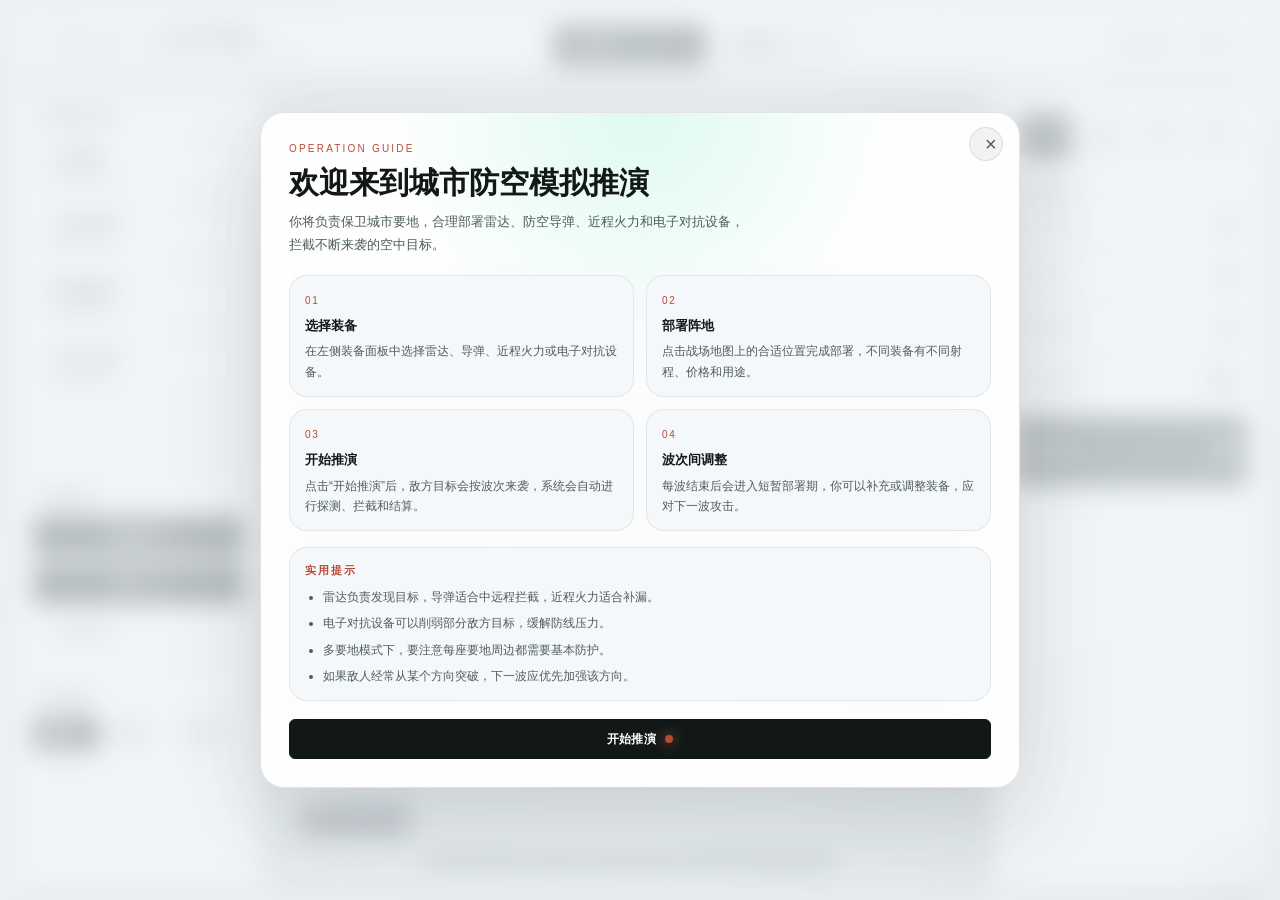
==== commit d1989e27: "更新国防教育服务平台站点" ====
--- a/air-defense/index.html
+++ b/air-defense/index.html
@@ -71,8 +71,8 @@
 
                        <div class="panel-section">
                            <div class="section-title">指挥控制</div>
-                            <button id="btnStart" class="btn-primary">▶ 开始推演</button>
-                            <button id="btnSpeed" class="speed-toggle" type="button" aria-pressed="false">⏩ 倍速：1x</button>
+                            <button id="btnStart" class="btn-primary">开始推演</button>
+                            <button id="btnSpeed" class="speed-toggle" type="button" aria-pressed="false">倍速：1x</button>
                             <button id="btnReset">↻ 重置航图</button>
                         </div>
 
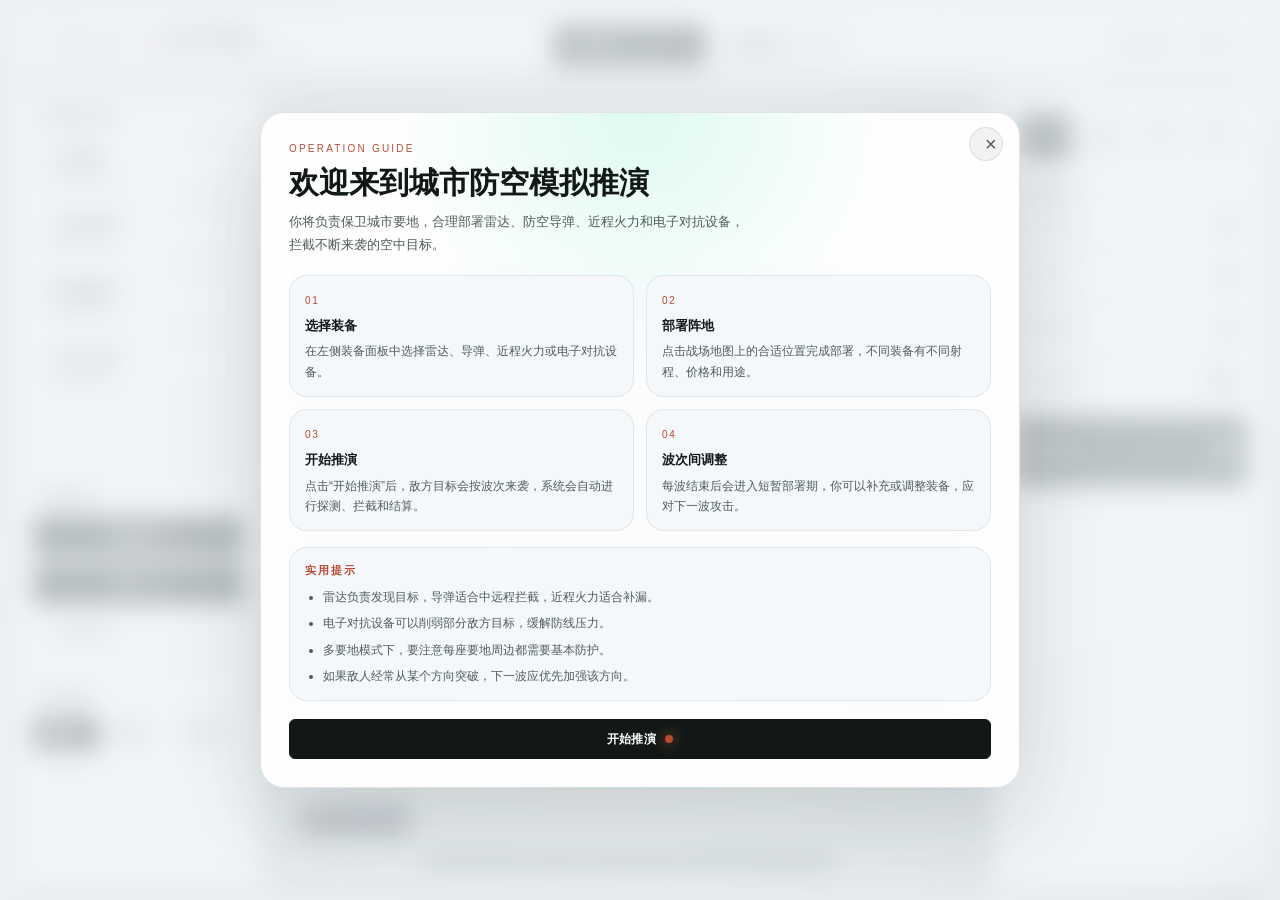
==== commit 919b9b02: "更新国防教育服务平台站点内容与媒体资源" ====
--- a/air-defense/index.html
+++ b/air-defense/index.html
@@ -24,7 +24,7 @@
                 <span class="brand-dot"></span>
                 <div>
                     <div class="brand-name">防空态势复盘</div>
-                    <div class="brand-kicker">2025 · 城市要地防空推演</div>
+                    <div class="brand-kicker">2026 · 城市要地防空推演</div>
                 </div>
             </div>
             <div class="tab-nav">
@@ -93,7 +93,7 @@
                     <div class="canvas-box">
                         <div class="surface-noise"></div>
                         <div class="ocean-hero-copy">
-                            <span>防空推演 · 2025复盘</span>
+                            <span>防空推演 · 2026复盘</span>
                             <strong>城市防空推演</strong>
                         </div>
                         <div class="voyage-meta">
